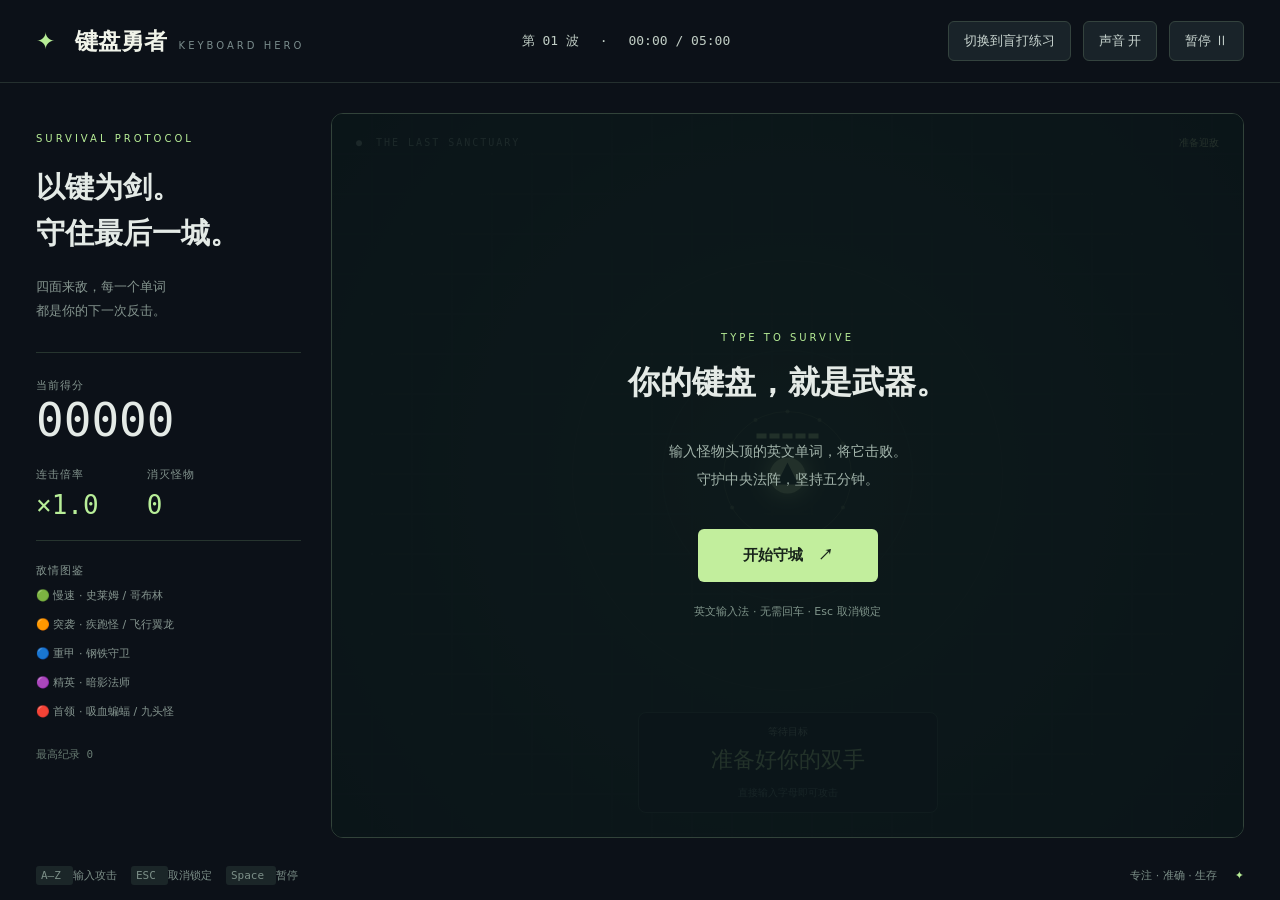
==== keyboard-hero.html @ b15db721 "Initial release: Keyboard Hero with survival and typing practice" ====
<!doctype html><html lang="zh-CN"><meta charset="utf-8"><meta name="viewport" content="width=device-width,initial-scale=1"><title>键盘勇者 · KEYBOARD HERO</title><style>*{box-sizing:border-box}body{margin:0;background:#0c1118;color:#e4eae6;font-family:Inter,"PingFang SC",system-ui,sans-serif}header{height:83px;border-bottom:1px solid #25302f;display:flex;align-items:center;justify-content:space-between;padding:0 36px}.brand{font-size:23px;color:#b7ed96}.brand b{color:#f0f3e9;margin:0 12px}.brand small{font-size:10px;letter-spacing:3px;color:#7a8c8c}#clock{font-family:monospace;color:#c0cdc4}.tools{display:flex;gap:12px}button{cursor:pointer;background:#192329;border:1px solid #34433e;color:#cad6d1;border-radius:6px;padding:10px 15px}button:hover{border-color:#bbe99b;color:white}main{display:grid;grid-template-columns:265px 1fr;gap:30px;margin:30px 36px;height:calc(100vh - 175px);min-height:560px}aside{padding:14px 0}.eyebrow{font-size:10px;letter-spacing:3px;color:#b7ed96}h1{font-size:29px;line-height:1.6;margin:18px 0}aside p{font-size:13px;color:#84948e;line-height:1.9}label{display:block;font-size:11px;color:#83948e;letter-spacing:1px}.stat{border-top:1px solid #27352f;padding-top:25px;margin-top:28px}.stat strong{font-size:46px;font-family:monospace;font-weight:400}.duo{display:flex;gap:48px;margin:20px 0}.duo b{display:block;font:26px monospace;margin-top:8px;color:#b8ee98}section{border-top:1px solid #27352f;padding:22px 0 12px}section p{font-size:11px;margin:8px 0}aside small{color:#667970;font:11px monospace}.arena{position:relative;overflow:hidden;border:1px solid #32433a;border-radius:12px;background:#101d1c;min-width:0}canvas{width:100%;height:100%;display:block}.arena-top{position:absolute;top:22px;left:24px;right:24px;display:flex;justify-content:space-between;font:10px monospace;letter-spacing:2px;color:#91aa99;pointer-events:none}#phase{color:#cee5a3;letter-spacing:0}#overlay{position:absolute;inset:0;display:flex;flex-direction:column;justify-content:center;align-items:center;background:#0b1519de;z-index:3;text-align:center;padding:20px}h2{font-size:32px;margin:18px 0}#message{color:#a2b4ab;line-height:2;font-size:14px}.primary{background:#c2ee9d;color:#18241b;font-size:15px;font-weight:700;padding:17px 45px;margin:22px 0;border:0}.primary:hover{background:#d8ffb8;color:#18241b}.hint{font-size:11px;color:#7f948a}.inputbox{position:absolute;bottom:24px;left:50%;transform:translateX(-50%);min-width:300px;text-align:center;background:#0b151de8;border:1px solid #344e43;border-radius:8px;padding:12px;pointer-events:none}.inputbox span{display:block;font-size:10px;color:#97ac9b}.inputbox strong{display:block;font:22px monospace;color:#c5f49f;margin:6px}.inputbox i{font-size:10px;color:#6e8980;font-style:normal}footer{display:flex;justify-content:space-between;margin:0 36px;color:#7d9089;font-size:11px}kbd{background:#1b2628;padding:3px 5px;border-radius:3px}.dot{color:#b7ed96;margin-left:14px}@media(max-width:850px){main{grid-template-columns:1fr;margin:15px;height:75vh}aside{display:none}header{padding:0 15px}.brand small{display:none}#clock{font-size:10px}.tools{gap:4px}button{padding:8px}footer{margin:10px 15px;font-size:10px}h2{font-size:24px}}

[hidden]{display:none!important}select{background:#15242a;color:#d9e8da;border:1px solid #41564b;padding:9px;border-radius:5px;margin-left:8px}body.practice main{height:43vh;min-height:300px;margin-bottom:12px;grid-template-columns:200px 1fr}body.practice aside{padding:0}body.practice aside h1{font-size:20px;line-height:1.3;margin:12px 0}body.practice aside>p,body.practice aside section,body.practice aside #best{display:none}body.practice .stat{margin-top:14px;padding-top:12px}body.practice .stat strong{font-size:30px}body.practice .duo{margin:12px 0}body.practice .inputbox{display:none}#trainer{margin:0 36px 16px;padding:16px 24px;background:#101c20;border:1px solid #2d453c;border-radius:12px}.trainer-top{display:flex;justify-content:space-between;align-items:center;gap:12px}h3{font-size:19px;margin:6px 0 12px}#practiceStats{font-size:12px;color:#b7ed96}#keyboard{max-width:760px;margin:auto}.keyrow{display:flex;justify-content:center;gap:6px;margin:6px}.keycap{width:62px;height:46px;background:#1a2a2c;border:1px solid #3a5049;border-bottom:3px solid var(--finger);border-radius:6px;text-align:center;padding:4px;color:#d7e1dc;transition:background .12s}.keycap b{font:18px monospace;display:block}.keycap small{font-size:8px;color:#96aaa0}.keycap.home b{text-decoration:underline;text-underline-offset:3px}.keycap.active{background:#c1ec9d;color:#15261c;box-shadow:0 0 18px #b6ea9340;transform:translateY(-2px)}.keycap.active small{color:#244131}#fingers{display:flex;justify-content:center;gap:8px;margin:12px auto 0;flex-wrap:wrap}.finger{font-size:10px;padding:6px 10px;border:1px solid var(--finger);border-radius:20px;color:#8fa299}.finger.active{background:var(--finger);color:#14221d}.posture{text-align:center;font-size:11px;color:#899d92;margin:10px 0 0}@media(max-width:850px){#trainer{margin:0 15px 12px;padding:12px}.trainer-top{flex-wrap:wrap}body.practice main{grid-template-columns:1fr}.keyrow{gap:3px;margin:4px 0}.keycap{width:9%;height:42px}.keycap small{font-size:7px}header .brand{font-size:16px}#mode{font-size:11px}.trainer-top label{font-size:10px}.tools{flex-wrap:wrap}}
</style><body><header><div class="brand">✦ <b>键盘勇者</b><small>KEYBOARD HERO</small></div><div id="clock">第 01 波　 ·　 00:00 / 05:00</div><div class="tools"><button id="mode">切换到盲打练习</button><button id="sound">声音 开</button><button id="pause">暂停 Ⅱ</button></div></header><main><aside><span class="eyebrow">SURVIVAL PROTOCOL</span><h1>以键为剑。<br>守住最后一城。</h1><p>四面来敌，每一个单词<br>都是你的下一次反击。</p><div class="stat"><label>当前得分</label><strong id="score">00000</strong></div><div class="duo"><div><label>连击倍率</label><b id="combo">×1.0</b></div><div><label>消灭怪物</label><b id="kills">0</b></div></div><section><label>敌情图鉴</label><p>🟢 慢速 · 史莱姆 / 哥布林</p><p>🟠 突袭 · 疾跑怪 / 飞行翼龙</p><p>🔵 重甲 · 钢铁守卫</p><p>🟣 精英 · 暗影法师</p><p>🔴 首领 · 吸血蝙蝠 / 九头怪</p></section><small id="best">最高纪录 0</small></aside><div class="arena"><canvas id="game"></canvas><div class="arena-top"><span>●　THE LAST SANCTUARY</span><span id="phase">准备迎敌</span></div><div id="overlay"><span class="eyebrow">TYPE TO SURVIVE</span><h2 id="title">你的键盘，就是武器。</h2><p id="message">输入怪物头顶的英文单词，将它击败。<br>守护中央法阵，坚持五分钟。</p><button class="primary" id="start">开始守城　↗</button><div class="hint">英文输入法 · 无需回车 · Esc 取消锁定</div></div><div class="inputbox"><span id="target">等待目标</span><strong id="typed">准备好你的双手</strong><i id="notice">直接输入字母即可攻击</i></div></div></main><section id="trainer" hidden><div class="trainer-top"><div><span class="eyebrow">TOUCH TYPING LAB</span><h3 id="fingerHint">双手放在基准键上</h3></div><label>练习范围 <select id="range"><option value="asdfjkl">基准行 · A S D F J K L</option><option value="qwertyuiop">上排字母 · Q–P</option><option value="zxcvbnm">下排字母 · Z–M</option><option value="abcdefghijklmnopqrstuvwxyz">全部 26 个字母</option></select></label><div id="practiceStats">准确率 100% · 正确 0</div></div><div id="keyboard" aria-label="标准 QWERTY 键盘与指法提示"></div><div id="fingers"></div><p class="posture">左手 A S D F · 右手 J K L ;　｜　食指寻找 F / J 凸点，按完回到基准位；眼睛看屏幕。</p></section><footer><span><kbd> A–Z </kbd> 输入攻击　 <kbd> ESC </kbd> 取消锁定　 <kbd> Space </kbd> 暂停</span><span>专注 · 准确 · 生存 <span class="dot">✦</span></span></footer><script>'use strict';
const $=id=>document.getElementById(id),canvas=$('game'),ctx=canvas.getContext('2d');
let practice=false,letterBag=[],lastLetter='',nextBossAt=0;
let W=900,H=650,running=false,paused=false,t=0,hp=5,score=0,kills=0,combo=0,maxCombo=0,keys=0,correct=0,enemies=[],particles=[],beams=[],locked=null,input='',spawnTimer=0,last=0,boss1=false,boss2=false,sound=true,audio,best=0,flash=0;
try{best=Number(localStorage.getItem('keySiegeBest'))||0}catch{}$('best').textContent='最高纪录 '+best;
const short='ant bat cat dog egg fox gem hat ice joy key log map net owl pig red sun tea use van web yak zoo blue cold dawn fire glow home iron jade kite leaf moon nest open pine rain star tree unit vine wind yarn zero'.split(' '),long='anchor bridge castle dragon energy forest garden hammer island jungle knight lantern mirror nature orange planet quartz rocket silver temple velvet winter yellow zephyr'.split(' ');
const defs=[['史莱姆','#91da71',13,1],['哥布林','#b9d96b',13,1],['疾跑怪','#f3b768',24,1],['飞行翼龙','#f1a46d',24,1],['钢铁守卫','#88c8e0',10,1],['暗影法师','#c09af5',12,3],['吸血蝙蝠','#f47c96',16,7],['九头怪','#edaa79',7,9]];
function word(big=false){if(practice){if(!letterBag.length)letterBag=$('range').value.split('').sort(()=>Math.random()-.5);let next=letterBag.pop();if(next===lastLetter&&letterBag.length){letterBag.unshift(next);next=letterBag.pop()}lastLetter=next;return next;}let pool=(big?long:short).filter(w=>!enemies.some(e=>e.word[0]===w[0]));return pool.length?pool[Math.floor(Math.random()*pool.length)]:null}
function canSpawn(type){
 if(practice)return type===0&&enemies.length===0;
 if(enemies.length>=9)return false;
 const fast=enemies.filter(e=>e.type===2||e.type===3).length;
 const elite=enemies.filter(e=>e.type===5).length;
 const bosses=enemies.filter(e=>e.type>=6).length;
 if(type>=6)return bosses===0&&fast<=1&&fast+elite<3&&t>=nextBossAt;
 if(type===5)return elite<1&&fast+elite+bosses<3;
 if(type===2||type===3)return fast<(bosses?1:2)&&fast+elite+bosses<3;
 return true;
}
function add(type){if(!canSpawn(type))return false;let w=word(type>=4);if(!w)return false;let angle=Math.random()*Math.PI*2,rad=Math.min(W,H)*.44;let heads=type===7?['anchor','bridge','castle','dragon','energy','forest','garden','hammer','island']:null;enemies.push({heads,type,word:heads?heads[0]:w,x:W/2+Math.cos(angle)*rad,y:H/2+Math.sin(angle)*rad,parts:defs[type][3],angle,seed:Math.random()*6,progress:0});return true;}
function knockBackEnemy(m){
 const dx=m.x-W/2,dy=m.y-H/2,d=Math.hypot(dx,dy);
 const ux=d>0?dx/d:Math.cos(m.angle),uy=d>0?dy/d:Math.sin(m.angle);
 const retreat=50*Math.min(W,H)/650;
 const edgeX=(W/2-50)/Math.max(Math.abs(ux),.001),edgeY=(H/2-110)/Math.max(Math.abs(uy),.001);
 const next=Math.max(d,Math.min(d+retreat,edgeX,edgeY));
 m.x=W/2+ux*next;m.y=H/2+uy*next;m.stagger=.3;
}
function tone(freq=440){if(!sound)return;try{audio??=new(window.AudioContext||window.webkitAudioContext)();audio.resume();let o=audio.createOscillator(),g=audio.createGain();o.connect(g);g.connect(audio.destination);o.frequency.value=freq;g.gain.setValueAtTime(.025,audio.currentTime);g.gain.exponentialRampToValueAtTime(.001,audio.currentTime+.1);o.start();o.stop(audio.currentTime+.1)}catch{}}
function burst(x,y,color){for(let i=0;i<18;i++)particles.push({x,y,vx:(Math.random()-.5)*150,vy:(Math.random()-.5)*150,life:.7,color})}
function reset(){running=true;paused=false;t=0;hp=5;score=kills=combo=maxCombo=keys=correct=0;enemies=[];particles=[];beams=[];locked=null;input='';spawnTimer=2;nextBossAt=0;letterBag=[];boss1=boss2=false;$('range').disabled=true;$('overlay').style.display='none';$('pause').textContent='暂停 Ⅱ';add(0);hud()}
function finish(win){running=false;$('range').disabled=false;if(practice){$('overlay').style.display='flex';$('title').textContent=win?'练习完成，指尖更熟练了。':'休息一下，再练一轮。';$('message').innerHTML=`正确 ${correct} 次 · 准确率 ${keys?Math.round(correct/keys*100):100}%<br>每分钟正确字母 ${Math.round(correct/Math.max(t/60,.1))} · 练习时长 ${Math.floor(t)} 秒`;$('start').textContent='再练两分钟 ↗';return;}best=Math.max(best,score);try{localStorage.setItem('keySiegeBest',best)}catch{}$('best').textContent='最高纪录 '+best;$('overlay').style.display='flex';$('title').textContent=win?'黎明已至，守城成功。':'城门失守，再战一次。';$('message').innerHTML=`得分 ${score}　·　击杀 ${kills}　·　最高连击 ${maxCombo}<br>准确率 ${keys?Math.round(correct/keys*100):100}%　·　WPM ${Math.round(correct/5/Math.max(t/60,.1))}`;$('start').textContent='再次守城　↗'}
function pause(){if(!running)return;paused=!paused;$('pause').textContent=paused?'继续 ▶':'暂停 Ⅱ';$('phase').textContent=paused?'已暂停 · Space 继续':'守城中'}
function hud(){if(practice)updateTrainer();$('score').textContent=String(score).padStart(5,'0');$('kills').textContent=kills;$('combo').textContent='×'+Math.min(3,1+combo*.1).toFixed(1);$('target').textContent=locked?defs[locked.type][0]+' · '+locked.word:'等待目标';$('typed').textContent=input||'输入字母锁定';$('clock').textContent=`第 ${String(Math.min(10,1+Math.floor(t/30))).padStart(2,'0')} 波　 ·　 ${String(Math.floor(t/60)).padStart(2,'0')}:${String(Math.floor(t%60)).padStart(2,'0')} / 05:00`}
window.addEventListener('keydown',e=>{if(e.code==='Space'&&e.target.tagName!=='BUTTON'){e.preventDefault();pause();return}if(e.repeat)return;if(!running||paused||e.ctrlKey||e.metaKey||e.altKey)return;if(e.key==='Escape'){locked=null;input='';hud();return}if(e.isComposing){$('notice').textContent='请切换为英文输入法';return}if(!/^[a-zA-Z]$/.test(e.key))return;e.preventDefault();let k=e.key.toLowerCase();keys++;if(!locked)locked=enemies.filter(m=>m.heads?m.heads.some(w=>w[0]===k):m.word[0]===k).sort((a,b)=>Math.hypot(a.x-W/2,a.y-H/2)-Math.hypot(b.x-W/2,b.y-H/2))[0]||null;if(locked&&locked.heads&&!input)locked.word=locked.heads.find(w=>w[0]===k)||locked.word;if(locked&&locked.word[input.length]===k){correct++;input+=k;tone(400+input.length*80);beams.push({x:locked.x,y:locked.y,life:.16});$('notice').textContent='继续输入 · Esc 切换目标';if(input===locked.word){let m=locked;score+=Math.round(m.word.length*10*Math.min(3,1+combo*.1));combo++;maxCombo=Math.max(maxCombo,combo);burst(m.x,m.y,defs[m.type][1]);m.parts--;if(m.heads)m.heads=m.heads.filter(w=>w!==m.word);if(m.parts<=0){enemies=enemies.filter(x=>x!==m);kills++;if(m.type>=6)nextBossAt=t+8}else{if(m.type>=5){knockBackEnemy(m);$('notice').textContent='击退成功 · 继续输入下一个单词'}m.word=m.heads?m.heads[0]:(word(true)||m.word)}locked=null;input=''}}else{combo=0;flash=.16;tone(120);$('notice').textContent='字母不匹配 · 继续当前进度'}hud()});
$('start').onclick=reset;$('pause').onclick=pause;$('sound').onclick=()=>{sound=!sound;$('sound').textContent='声音 '+(sound?'开':'关')};document.addEventListener('visibilitychange',()=>{if(document.hidden&&running&&!paused)pause()});
function circle(x,y,r,color){ctx.fillStyle=color;ctx.beginPath();ctx.arc(x,y,r,0,Math.PI*2);ctx.fill()}
function monster(e){let d=defs[e.type],x=e.x,y=e.y+Math.sin(t*4+e.seed)*3,s=e.type>=6?25:16;ctx.save();ctx.translate(x,y);ctx.shadowBlur=16;ctx.shadowColor=d[1];ctx.fillStyle=d[1];if([3,6].includes(e.type)){let flap=Math.sin(t*9+e.seed)*10;ctx.beginPath();ctx.moveTo(-s*2,-12+flap);ctx.lineTo(-s/2,12);ctx.lineTo(0,-8);ctx.lineTo(s/2,12);ctx.lineTo(s*2,-12+flap);ctx.lineTo(s/2,0);ctx.lineTo(0,-16);ctx.lineTo(-s/2,0);ctx.fill()}else if(e.type===7){for(let j=0;j<e.parts;j++){let a=j/9*Math.PI*2;ctx.strokeStyle=d[1];ctx.lineWidth=6;ctx.beginPath();ctx.moveTo(0,0);ctx.lineTo(Math.cos(a)*35,Math.sin(a)*27);ctx.stroke();circle(Math.cos(a)*35,Math.sin(a)*27,7,d[1])}circle(0,0,19,d[1])}else if(e.type===4){ctx.fillRect(-17,-17,34,34);ctx.strokeStyle='#e0faff';ctx.strokeRect(-10,-10,20,20)}else if(e.type===5){ctx.beginPath();ctx.moveTo(0,-24);ctx.lineTo(20,18);ctx.lineTo(-20,18);ctx.fill()}else{circle(0,0,s,d[1]);if(e.type===1){ctx.beginPath();ctx.moveTo(-12,-5);ctx.lineTo(-27,-17);ctx.lineTo(-17,8);ctx.moveTo(12,-5);ctx.lineTo(27,-17);ctx.lineTo(17,8);ctx.fill()}}ctx.shadowBlur=0;circle(-5,-2,2,'#112522');circle(5,-2,2,'#112522');ctx.restore();if(e===locked){ctx.strokeStyle='#d3ffae';ctx.lineWidth=2;ctx.beginPath();ctx.arc(x,y,s+11,0,Math.PI*2);ctx.stroke()}if(e.heads){ctx.font='bold 12px monospace';ctx.textAlign='center';e.heads.forEach((w,i)=>{let tx=x+(i%3-1)*77,ty=y-92+Math.floor(i/3)*19;ctx.fillStyle='#091218';ctx.fillRect(tx-37,ty-13,74,17);ctx.fillStyle=e===locked&&w===e.word?'#b6f387':'#f0c59e';ctx.fillText(w,tx,ty)});}let text=e.heads?'九头怪':practice?e.word.toUpperCase():e.word,ty=y-s-19;ctx.font='bold 15px monospace';let tw=ctx.measureText(text).width;ctx.fillStyle='#091218ed';ctx.fillRect(x-tw/2-9,ty-16,tw+18,24);ctx.textAlign='left';ctx.fillStyle='#e6f0e5';ctx.fillText(text,x-tw/2,ty);if(e===locked){ctx.fillStyle='#b6f387';ctx.fillText(input,x-tw/2,ty)}if(e.type>=5){ctx.textAlign='center';ctx.font='10px monospace';ctx.fillStyle=d[1];ctx.fillText(e.type===7?e.parts+' / 9 头':e.parts+' 段',x,y+s+23)}}
function draw(){ctx.clearRect(0,0,W,H);let g=ctx.createRadialGradient(W/2,H/2,20,W/2,H/2,W*.6);g.addColorStop(0,'#20382d');g.addColorStop(1,'#0b171b');ctx.fillStyle=g;ctx.fillRect(0,0,W,H);ctx.strokeStyle='#91c28d0b';ctx.lineWidth=1;for(let x=0;x<W;x+=40){ctx.beginPath();ctx.moveTo(x,0);ctx.lineTo(x,H);ctx.stroke()}for(let y=0;y<H;y+=40){ctx.beginPath();ctx.moveTo(0,y);ctx.lineTo(W,y);ctx.stroke()}[64,125,215].forEach((r,i)=>{ctx.strokeStyle=i===0?'#c4e69c38':'#bce29810';ctx.beginPath();ctx.arc(W/2,H/2,r,0,Math.PI*2);ctx.stroke()});for(let i=0;i<12;i++){let a=i/12*Math.PI*2;circle(W/2+Math.cos(a)*64,H/2+Math.sin(a)*64,2,'#badc9560')}enemies.forEach(monster);ctx.shadowBlur=25;ctx.shadowColor='#bbec95';circle(W/2,H/2,18,'#c2e8a0');ctx.shadowBlur=0;ctx.fillStyle='#234537';ctx.beginPath();ctx.moveTo(W/2,H/2-13);ctx.lineTo(W/2+11,H/2+9);ctx.lineTo(W/2-11,H/2+9);ctx.fill();for(let i=0;i<5;i++){ctx.fillStyle=i<hp?(hp===1?'#f47c96':'#bdea98'):'#30483f';ctx.fillRect(W/2-31+i*13,H/2-42,10,5)}for(let b of beams){ctx.strokeStyle='#d3ffb5';ctx.lineWidth=2;ctx.globalAlpha=b.life/.16;ctx.beginPath();ctx.moveTo(W/2,H/2);ctx.lineTo(b.x,b.y);ctx.stroke()}ctx.globalAlpha=1;for(let p of particles){ctx.globalAlpha=Math.max(0,p.life/.7);circle(p.x,p.y,2,p.color)}ctx.globalAlpha=1;if(flash>0){ctx.fillStyle='#ff39551c';ctx.fillRect(0,0,W,H)}}
function frame(ms){let dt=Math.min(.04,(ms-last)/1000||0);last=ms;if(running&&!paused){t+=dt;spawnTimer-=dt;flash-=dt;if(practice&&spawnTimer<=0&&enemies.length===0){add(0);spawnTimer=1;}if(!practice&&t>=150&&!boss1){boss1=add(6)}if(!practice&&t>=240&&boss1&&!boss2){boss2=add(7)}if(!practice&&t<270&&spawnTimer<=0){let options=t<30?[0,1]:t<90?[0,0,1,1,2,3]:t<150?[0,0,1,1,2,3,4]:[0,0,0,1,1,1,2,3,4,5];options=options.filter(canSpawn);if(options.length)add(options[Math.floor(Math.random()*options.length)]);spawnTimer=enemies.some(e=>e.type>=6)?4.5:Math.max(2.8,4-t/150)}for(let e of [...enemies]){let dx=W/2-e.x,dy=H/2-e.y,dist=Math.hypot(dx,dy),speed=(practice?8:defs[e.type][2])*Math.min(W,H)/650; if((e.stagger||0)>0){e.stagger=Math.max(0,e.stagger-dt)}else if(dist>0){e.x+=dx/dist*speed*dt;e.y+=dy/dist*speed*dt;}if(dist<30){hp--;combo=0;flash=.4;tone(80);if(e.type>=6){e.parts=Math.min(defs[e.type][3],e.parts+(e.type===6?1:0));e.x=W/2+Math.cos(e.angle)*Math.min(W,H)*.4;e.y=H/2+Math.sin(e.angle)*Math.min(W,H)*.4}else enemies=enemies.filter(m=>m!==e);if(locked===e){locked=null;input=''}if(hp<=0){finish(false);break}}}particles.forEach(p=>{p.life-=dt;p.x+=p.vx*dt;p.y+=p.vy*dt});particles=particles.filter(p=>p.life>0);beams.forEach(b=>b.life-=dt);beams=beams.filter(b=>b.life>0);$('phase').textContent=enemies.some(e=>e.type>=6)?'⚠ 首领来袭':t>=270?'最后防线':'守城中';if(practice&&running&&t>=120)finish(true);if(!practice&&running&&t>=300){$('phase').textContent='最后清场 · 击败剩余敌人';if(boss1&&boss2&&enemies.length===0)finish(true);}hud();if(practice){$('clock').textContent='盲打练习 · '+String(Math.floor(t/60)).padStart(2,'0')+':'+String(Math.floor(t%60)).padStart(2,'0')+' / 02:00';$('phase').textContent='单字母 · 慢速练习'}}draw();requestAnimationFrame(frame)}
new ResizeObserver(()=>{let r=canvas.getBoundingClientRect(),oldW=W,oldH=H;W=r.width;H=r.height;enemies.forEach(e=>{e.x=e.x/oldW*W;e.y=e.y/oldH*H});let d=window.devicePixelRatio||1;canvas.width=W*d;canvas.height=H*d;ctx.setTransform(d,0,0,d,0,0)}).observe(canvas);requestAnimationFrame(frame);

const fingerGroups=[['左手小指','qaz','#e6a2a9'],['左手无名指','wsx','#e1ba82'],['左手中指','edc','#d9d88d'],['左手食指','rfvtgb','#95d3ac'],['右手食指','yuhnjm','#8ecfdb'],['右手中指','ik,','#a6b8ec'],['右手无名指','ol.','#c3a7e4'],['右手小指','p;/','#e0a7cf']];
function fingerFor(k){return fingerGroups.find(g=>g[1].includes(k))}
$('keyboard').innerHTML=['qwertyuiop','asdfghjkl;','zxcvbnm,./'].map(row=>'<div class="keyrow">'+[...row].map(k=>{let f=fingerFor(k);return '<div id="key-'+k+'" class="keycap '+('fj'.includes(k)?'home':'')+'" style="--finger:'+f[2]+'"><b>'+k.toUpperCase()+'</b><small>'+f[0]+'</small></div>'}).join('')+'</div>').join('');
$('fingers').innerHTML=fingerGroups.map((f,i)=>'<span class="finger" id="finger-'+i+'" style="--finger:'+f[2]+'">'+f[0]+'</span>').join('');
function updateTrainer(){let k=running?enemies[0]?.word:null;for(const row of ['qwertyuiop','asdfghjkl;','zxcvbnm,./'])for(const c of row)$('key-'+c).classList.toggle('active',c===k);fingerGroups.forEach((f,i)=>$('finger-'+i).classList.toggle('active',!!k&&f[1].includes(k)));$('fingerHint').textContent=k?'按 '+k.toUpperCase()+' · 用'+fingerFor(k)[0]:'双手回到基准位，准备下一个字母';$('practiceStats').textContent='准确率 '+(keys?Math.round(correct/keys*100):100)+'% · 正确 '+correct;}
$('mode').onclick=()=>{practice=!practice;running=false;paused=false;enemies=[];locked=null;input='';t=0;hp=5;score=kills=combo=keys=correct=0;particles=[];beams=[];$('range').disabled=false;document.body.classList.toggle('practice',practice);$('trainer').hidden=!practice;$('mode').textContent=practice?'切换到标准闯关':'切换到盲打练习';$('overlay').style.display='flex';$('title').textContent=practice?'眼睛看屏幕，让手指记住。':'你的键盘，就是武器。';$('message').innerHTML=practice?'每次只有一只慢速史莱姆，按对一个字母即可消灭。<br>跟随下方指法提示，完成两分钟练习。':'输入怪物头顶的英文单词，将它击败。<br>守护中央法阵，坚持五分钟。';$('start').textContent=practice?'开始盲打练习 ↗':'开始守城 ↗';$('pause').textContent='暂停 Ⅱ';$('phase').textContent='准备练习';hud();if(practice)$('clock').textContent='盲打练习 · 02:00';};
</script></body></html>
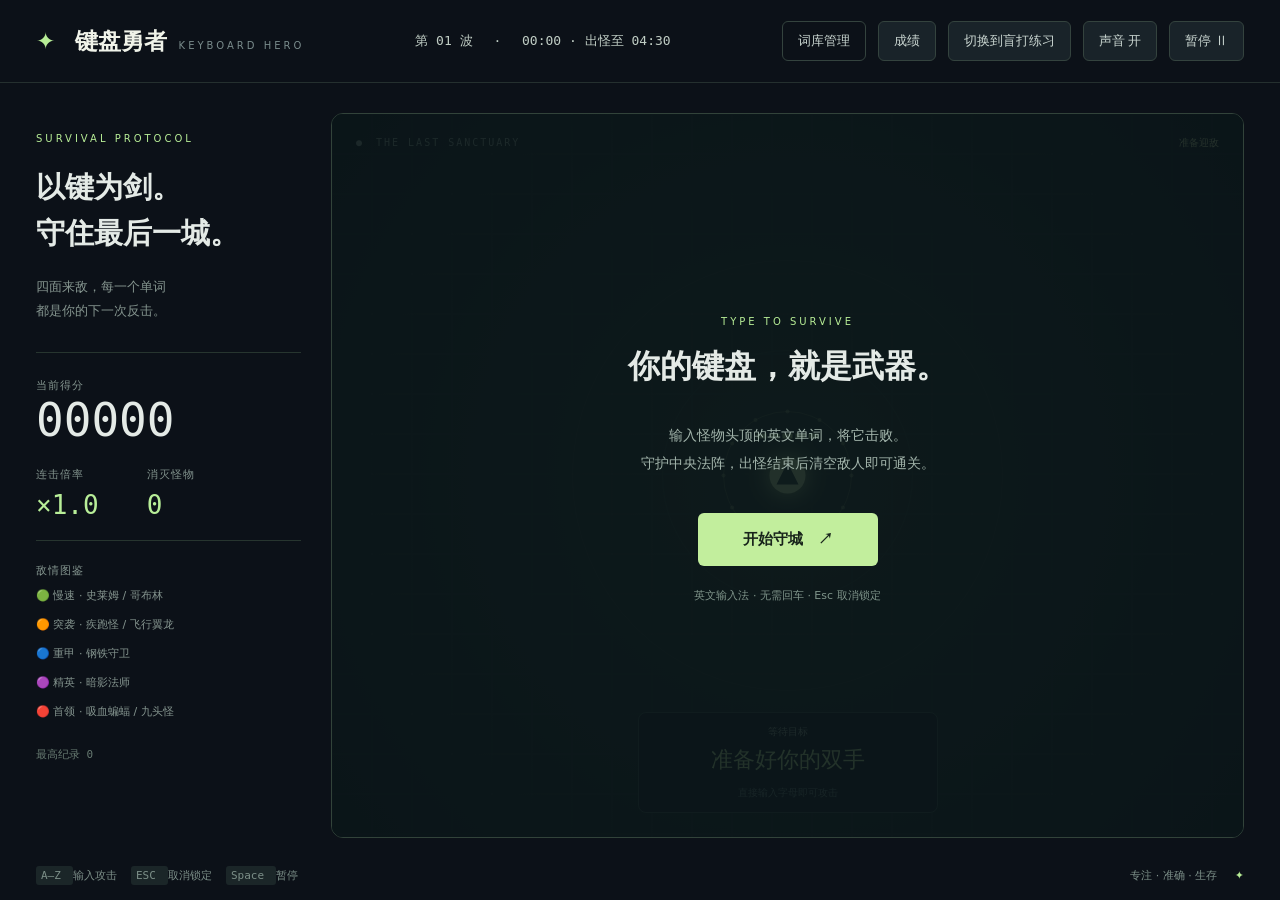
==== commit e5a9553f: "Add local records, textbook vocabulary and difficulty-based spelling gameplay" ====
--- a/keyboard-hero.html
+++ b/keyboard-hero.html
@@ -1,14 +1,45 @@
 <!doctype html><html lang="zh-CN"><meta charset="utf-8"><meta name="viewport" content="width=device-width,initial-scale=1"><title>键盘勇者 · KEYBOARD HERO</title><style>*{box-sizing:border-box}body{margin:0;background:#0c1118;color:#e4eae6;font-family:Inter,"PingFang SC",system-ui,sans-serif}header{height:83px;border-bottom:1px solid #25302f;display:flex;align-items:center;justify-content:space-between;padding:0 36px}.brand{font-size:23px;color:#b7ed96}.brand b{color:#f0f3e9;margin:0 12px}.brand small{font-size:10px;letter-spacing:3px;color:#7a8c8c}#clock{font-family:monospace;color:#c0cdc4}.tools{display:flex;gap:12px}button{cursor:pointer;background:#192329;border:1px solid #34433e;color:#cad6d1;border-radius:6px;padding:10px 15px}button:hover{border-color:#bbe99b;color:white}main{display:grid;grid-template-columns:265px 1fr;gap:30px;margin:30px 36px;height:calc(100vh - 175px);min-height:560px}aside{padding:14px 0}.eyebrow{font-size:10px;letter-spacing:3px;color:#b7ed96}h1{font-size:29px;line-height:1.6;margin:18px 0}aside p{font-size:13px;color:#84948e;line-height:1.9}label{display:block;font-size:11px;color:#83948e;letter-spacing:1px}.stat{border-top:1px solid #27352f;padding-top:25px;margin-top:28px}.stat strong{font-size:46px;font-family:monospace;font-weight:400}.duo{display:flex;gap:48px;margin:20px 0}.duo b{display:block;font:26px monospace;margin-top:8px;color:#b8ee98}section{border-top:1px solid #27352f;padding:22px 0 12px}section p{font-size:11px;margin:8px 0}aside small{color:#667970;font:11px monospace}.arena{position:relative;overflow:hidden;border:1px solid #32433a;border-radius:12px;background:#101d1c;min-width:0}canvas{width:100%;height:100%;display:block}.arena-top{position:absolute;top:22px;left:24px;right:24px;display:flex;justify-content:space-between;font:10px monospace;letter-spacing:2px;color:#91aa99;pointer-events:none}#phase{color:#cee5a3;letter-spacing:0}#overlay{position:absolute;inset:0;display:flex;flex-direction:column;justify-content:center;align-items:center;background:#0b1519de;z-index:3;text-align:center;padding:20px}h2{font-size:32px;margin:18px 0}#message{color:#a2b4ab;line-height:2;font-size:14px}.primary{background:#c2ee9d;color:#18241b;font-size:15px;font-weight:700;padding:17px 45px;margin:22px 0;border:0}.primary:hover{background:#d8ffb8;color:#18241b}.hint{font-size:11px;color:#7f948a}.inputbox{position:absolute;bottom:24px;left:50%;transform:translateX(-50%);min-width:300px;text-align:center;background:#0b151de8;border:1px solid #344e43;border-radius:8px;padding:12px;pointer-events:none}.inputbox span{display:block;font-size:10px;color:#97ac9b}.inputbox strong{display:block;font:22px monospace;color:#c5f49f;margin:6px}.inputbox i{font-size:10px;color:#6e8980;font-style:normal}footer{display:flex;justify-content:space-between;margin:0 36px;color:#7d9089;font-size:11px}kbd{background:#1b2628;padding:3px 5px;border-radius:3px}.dot{color:#b7ed96;margin-left:14px}@media(max-width:850px){main{grid-template-columns:1fr;margin:15px;height:75vh}aside{display:none}header{padding:0 15px}.brand small{display:none}#clock{font-size:10px}.tools{gap:4px}button{padding:8px}footer{margin:10px 15px;font-size:10px}h2{font-size:24px}}
 
 [hidden]{display:none!important}select{background:#15242a;color:#d9e8da;border:1px solid #41564b;padding:9px;border-radius:5px;margin-left:8px}body.practice main{height:43vh;min-height:300px;margin-bottom:12px;grid-template-columns:200px 1fr}body.practice aside{padding:0}body.practice aside h1{font-size:20px;line-height:1.3;margin:12px 0}body.practice aside>p,body.practice aside section,body.practice aside #best{display:none}body.practice .stat{margin-top:14px;padding-top:12px}body.practice .stat strong{font-size:30px}body.practice .duo{margin:12px 0}body.practice .inputbox{display:none}#trainer{margin:0 36px 16px;padding:16px 24px;background:#101c20;border:1px solid #2d453c;border-radius:12px}.trainer-top{display:flex;justify-content:space-between;align-items:center;gap:12px}h3{font-size:19px;margin:6px 0 12px}#practiceStats{font-size:12px;color:#b7ed96}#keyboard{max-width:760px;margin:auto}.keyrow{display:flex;justify-content:center;gap:6px;margin:6px}.keycap{width:62px;height:46px;background:#1a2a2c;border:1px solid #3a5049;border-bottom:3px solid var(--finger);border-radius:6px;text-align:center;padding:4px;color:#d7e1dc;transition:background .12s}.keycap b{font:18px monospace;display:block}.keycap small{font-size:8px;color:#96aaa0}.keycap.home b{text-decoration:underline;text-underline-offset:3px}.keycap.active{background:#c1ec9d;color:#15261c;box-shadow:0 0 18px #b6ea9340;transform:translateY(-2px)}.keycap.active small{color:#244131}#fingers{display:flex;justify-content:center;gap:8px;margin:12px auto 0;flex-wrap:wrap}.finger{font-size:10px;padding:6px 10px;border:1px solid var(--finger);border-radius:20px;color:#8fa299}.finger.active{background:var(--finger);color:#14221d}.posture{text-align:center;font-size:11px;color:#899d92;margin:10px 0 0}@media(max-width:850px){#trainer{margin:0 15px 12px;padding:12px}.trainer-top{flex-wrap:wrap}body.practice main{grid-template-columns:1fr}.keyrow{gap:3px;margin:4px 0}.keycap{width:9%;height:42px}.keycap small{font-size:7px}header .brand{font-size:16px}#mode{font-size:11px}.trainer-top label{font-size:10px}.tools{flex-wrap:wrap}}
-</style><body><header><div class="brand">✦ <b>键盘勇者</b><small>KEYBOARD HERO</small></div><div id="clock">第 01 波　 ·　 00:00 / 05:00</div><div class="tools"><button id="mode">切换到盲打练习</button><button id="sound">声音 开</button><button id="pause">暂停 Ⅱ</button></div></header><main><aside><span class="eyebrow">SURVIVAL PROTOCOL</span><h1>以键为剑。<br>守住最后一城。</h1><p>四面来敌，每一个单词<br>都是你的下一次反击。</p><div class="stat"><label>当前得分</label><strong id="score">00000</strong></div><div class="duo"><div><label>连击倍率</label><b id="combo">×1.0</b></div><div><label>消灭怪物</label><b id="kills">0</b></div></div><section><label>敌情图鉴</label><p>🟢 慢速 · 史莱姆 / 哥布林</p><p>🟠 突袭 · 疾跑怪 / 飞行翼龙</p><p>🔵 重甲 · 钢铁守卫</p><p>🟣 精英 · 暗影法师</p><p>🔴 首领 · 吸血蝙蝠 / 九头怪</p></section><small id="best">最高纪录 0</small></aside><div class="arena"><canvas id="game"></canvas><div class="arena-top"><span>●　THE LAST SANCTUARY</span><span id="phase">准备迎敌</span></div><div id="overlay"><span class="eyebrow">TYPE TO SURVIVE</span><h2 id="title">你的键盘，就是武器。</h2><p id="message">输入怪物头顶的英文单词，将它击败。<br>守护中央法阵，坚持五分钟。</p><button class="primary" id="start">开始守城　↗</button><div class="hint">英文输入法 · 无需回车 · Esc 取消锁定</div></div><div class="inputbox"><span id="target">等待目标</span><strong id="typed">准备好你的双手</strong><i id="notice">直接输入字母即可攻击</i></div></div></main><section id="trainer" hidden><div class="trainer-top"><div><span class="eyebrow">TOUCH TYPING LAB</span><h3 id="fingerHint">双手放在基准键上</h3></div><label>练习范围 <select id="range"><option value="asdfjkl">基准行 · A S D F J K L</option><option value="qwertyuiop">上排字母 · Q–P</option><option value="zxcvbnm">下排字母 · Z–M</option><option value="abcdefghijklmnopqrstuvwxyz">全部 26 个字母</option></select></label><div id="practiceStats">准确率 100% · 正确 0</div></div><div id="keyboard" aria-label="标准 QWERTY 键盘与指法提示"></div><div id="fingers"></div><p class="posture">左手 A S D F · 右手 J K L ;　｜　食指寻找 F / J 凸点，按完回到基准位；眼睛看屏幕。</p></section><footer><span><kbd> A–Z </kbd> 输入攻击　 <kbd> ESC </kbd> 取消锁定　 <kbd> Space </kbd> 暂停</span><span>专注 · 准确 · 生存 <span class="dot">✦</span></span></footer><script>'use strict';
+
+.button-link{display:inline-block;text-decoration:none;color:#cad6d1;border:1px solid #34433e;border-radius:6px;padding:10px 15px;font-size:13px}dialog{color:#e4eae6;background:#101d20;border:1px solid #526a57;border-radius:12px;width:min(900px,94vw);max-height:90vh;padding:26px;overflow:auto}dialog::backdrop{background:#050c12dd}dialog h2{font-size:24px}dialog p{color:#9fb2a7;line-height:1.6;font-size:13px}dialog select,dialog input{margin:6px 0 12px;width:100%}input,textarea{font:14px system-ui;background:#15242a;color:#e4eae6;border:1px solid #41564b;padding:10px;border-radius:5px}input:focus,textarea:focus,select:focus{outline:2px solid #b7ed96}.form-grid{display:grid;grid-template-columns:1fr 1fr;gap:0 18px}.actions{display:flex;align-items:center;justify-content:flex-end;gap:12px}.actions .primary{margin:10px 0}.error{color:#ffb0ae!important;white-space:pre-wrap}.list-option{display:flex;align-items:center;gap:10px;border-bottom:1px solid #2d453c;padding:9px 0;color:#cedbd1}.list-option input{width:auto;margin:0}.table-scroll{overflow:auto}table{border-collapse:collapse;width:100%;font-size:12px;margin:12px 0 20px}th,td{text-align:left;padding:10px 8px;border-bottom:1px solid #2d453c;white-space:nowrap}th{color:#b7ed96}#listChoices{max-height:180px;overflow:auto}.record-card{padding:12px;border:1px solid #2d453c;margin:8px 0;border-radius:6px;font-size:13px}.record-card small{color:#92a69b}.library-main{display:block;height:auto;max-width:1100px;margin:30px auto;padding:0 20px}.library-main section{margin-bottom:20px}.library-main textarea{width:100%;min-height:220px;resize:vertical}.library-main input,.library-main select{width:100%;margin:6px 0 15px}.library-main h1{font-size:26px}.library-main .list-option input{width:auto;margin:0}.library-main p{line-height:1.7;color:#9fb2a7}.library-main .actions{justify-content:flex-start;flex-wrap:wrap}#importPreview{max-height:260px;overflow:auto}#game{touch-action:manipulation}@media(max-width:1100px){header{height:auto;min-height:83px;gap:12px;flex-wrap:wrap;padding:16px}.tools{flex-wrap:wrap}}@media(max-width:600px){.form-grid{grid-template-columns:1fr}dialog{padding:18px}.brand small{display:none}.library-main{padding:0 15px}}
+.inputbox{max-width:calc(100% - 32px);min-width:min(300px,calc(100% - 32px));overflow-wrap:anywhere}#gameSaveStatus{max-width:90%;overflow-wrap:anywhere}#rankingScope{max-width:100%}dialog h3{margin-top:24px}button:disabled{cursor:default;opacity:.5}
+.monster-hint-row{display:grid;grid-template-columns:110px minmax(160px,1fr) 170px;align-items:center;gap:12px;padding:10px 0;border-bottom:1px solid #2d453c;font-size:13px}.monster-hint-row select{margin:0}.monster-hint-row small{font:12px monospace;color:#a8bba9}#history small{display:block;white-space:normal;min-width:220px;max-width:420px;line-height:1.6}#hintSummary{color:#b7ed96}@media(max-width:600px){.monster-hint-row{grid-template-columns:90px 1fr}.monster-hint-row small{grid-column:2}}
+</style><body><header><div class="brand">✦ <b>键盘勇者</b><small>KEYBOARD HERO</small></div><div id="clock">第 01 波　 ·　 00:00 · 出怪至 04:30</div><div class="tools"><a class="button-link" id="libraryLink" href="library.html" target="_blank">词库管理</a><button id="records">成绩</button><button id="mode">切换到盲打练习</button><button id="sound">声音 开</button><button id="pause">暂停 Ⅱ</button></div></header><main><aside><span class="eyebrow">SURVIVAL PROTOCOL</span><h1>以键为剑。<br>守住最后一城。</h1><p>四面来敌，每一个单词<br>都是你的下一次反击。</p><div class="stat"><label>当前得分</label><strong id="score">00000</strong></div><div class="duo"><div><label>连击倍率</label><b id="combo">×1.0</b></div><div><label>消灭怪物</label><b id="kills">0</b></div></div><section><label>敌情图鉴</label><p>🟢 慢速 · 史莱姆 / 哥布林</p><p>🟠 突袭 · 疾跑怪 / 飞行翼龙</p><p>🔵 重甲 · 钢铁守卫</p><p>🟣 精英 · 暗影法师</p><p>🔴 首领 · 吸血蝙蝠 / 九头怪</p></section><small id="best">最高纪录 0</small></aside><div class="arena"><canvas id="game"></canvas><div class="arena-top"><span>●　THE LAST SANCTUARY</span><span id="phase">准备迎敌</span></div><div id="overlay"><span class="eyebrow">TYPE TO SURVIVE</span><h2 id="title">你的键盘，就是武器。</h2><p id="message">输入怪物头顶的英文单词，将它击败。<br>守护中央法阵，出怪结束后清空敌人即可通关。</p><button class="primary" id="start">开始守城　↗</button><div class="hint">英文输入法 · 无需回车 · Esc 取消锁定</div><p id="gameSaveStatus" role="status"></p></div><div class="inputbox"><span id="target">等待目标</span><strong id="typed">准备好你的双手</strong><i id="notice">直接输入字母即可攻击</i></div></div></main><section id="trainer" hidden><div class="trainer-top"><div><span class="eyebrow">TOUCH TYPING LAB</span><h3 id="fingerHint">双手放在基准键上</h3></div><label>练习范围 <select id="range"><option value="asdfjkl">基准行 · A S D F J K L</option><option value="qwertyuiop">上排字母 · Q–P</option><option value="zxcvbnm">下排字母 · Z–M</option><option value="abcdefghijklmnopqrstuvwxyz">全部 26 个字母</option></select></label><div id="practiceStats">准确率 100% · 正确 0</div></div><div id="keyboard" aria-label="标准 QWERTY 键盘与指法提示"></div><div id="fingers"></div><p class="posture">左手 A S D F · 右手 J K L ;　｜　食指寻找 F / J 凸点，按完回到基准位；眼睛看屏幕。</p></section><footer><span><kbd> A–Z </kbd> 输入攻击　 <kbd> ESC </kbd> 取消锁定　 <kbd> Space </kbd> 暂停</span><span>专注 · 准确 · 生存 <span class="dot">✦</span></span></footer><dialog id="setupDialog"><form id="setupForm"><h2>准备出发</h2><p id="connection">正在连接本地数据库…</p><div class="form-grid"><label>已有玩家<select id="playerSelect"><option value="">新玩家</option></select></label><label>玩家昵称<input id="nickname" maxlength="40" placeholder="输入昵称" required></label><label id="difficultyLabel">游戏难度<select id="difficulty"><option value="easy">简单 · 8% 拼写挑战</option><option value="medium">中等 · 20% 拼写挑战</option><option value="hard">困难 · 40% 拼写挑战</option></select></label><label>词汇来源<select id="source"><option value="builtin">内置词库</option><option value="custom">教材 / 自定义词库</option></select></label></div><div id="listPicker" hidden><label>筛选教材<select id="bookFilter"><option value="">全部教材</option></select></label><div id="listChoices"></div><p id="selectionCount"></p></div><p id="hintSummary"></p><p id="setupHelp">始终输入完整单词；可点击怪物或九头怪词卡选定目标。</p><p class="error" id="setupError" role="alert"></p><div class="actions"><button type="button" id="cancelSetup">返回</button><button class="primary" id="confirmStart">开始游戏</button></div></form></dialog>
+<dialog id="statsDialog"><h2>本地成绩</h2><label>玩家<select id="statsPlayer"></select></label><p id="saveStatus" role="status"></p><button id="retrySave" hidden>重试保存成绩</button><h3>个人纪录 · 按词库和提示方式分组</h3><div id="personalRecords"></div><h3>同条件排行榜</h3><select id="rankingScope"></select><div id="ranking"></div><h3>最近 20 次对局</h3><div class="table-scroll" id="history"></div><button id="closeStats">关闭</button></dialog>
+<script>'use strict';
 const $=id=>document.getElementById(id),canvas=$('game'),ctx=canvas.getContext('2d');
 let practice=false,letterBag=[],lastLetter='',nextBossAt=0;
+const SPAWN_END=270;
+const defaultHintConfig={0:'full',1:'full',2:'first',3:'first',4:'edges',5:'hidden',6:'edges',7:'hidden'};
+const difficultyPresets={easy:{full:92,edges:6,hidden:2},medium:{full:80,edges:15,hidden:5},hard:{full:60,edges:30,hidden:10}};
+const difficultyNames={easy:'简单',medium:'中等',hard:'困难'};
+let activeVocabulary=null,activeHintConfig={difficulty:'easy',weights:{...difficultyPresets.easy}},activeSource='builtin',previousWord='';
+const builtinVocabulary=[{"text":"ant","meaning":"蚂蚁"},{"text":"bat","meaning":"蝙蝠"},{"text":"cat","meaning":"猫"},{"text":"dog","meaning":"狗"},{"text":"egg","meaning":"鸡蛋"},{"text":"fox","meaning":"狐狸"},{"text":"gem","meaning":"宝石"},{"text":"hat","meaning":"帽子"},{"text":"ice","meaning":"冰"},{"text":"joy","meaning":"欢乐"},{"text":"key","meaning":"钥匙"},{"text":"log","meaning":"木头"},{"text":"map","meaning":"地图"},{"text":"net","meaning":"网"},{"text":"owl","meaning":"猫头鹰"},{"text":"pig","meaning":"猪"},{"text":"red","meaning":"红色"},{"text":"sun","meaning":"太阳"},{"text":"tea","meaning":"茶"},{"text":"use","meaning":"使用"},{"text":"van","meaning":"货车"},{"text":"web","meaning":"网络"},{"text":"yak","meaning":"牦牛"},{"text":"zoo","meaning":"动物园"},{"text":"blue","meaning":"蓝色"},{"text":"cold","meaning":"寒冷"},{"text":"dawn","meaning":"黎明"},{"text":"fire","meaning":"火"},{"text":"glow","meaning":"光芒"},{"text":"home","meaning":"家"},{"text":"iron","meaning":"铁"},{"text":"jade","meaning":"玉"},{"text":"kite","meaning":"风筝"},{"text":"leaf","meaning":"叶子"},{"text":"moon","meaning":"月亮"},{"text":"nest","meaning":"鸟巢"},{"text":"open","meaning":"打开"},{"text":"pine","meaning":"松树"},{"text":"rain","meaning":"雨"},{"text":"star","meaning":"星星"},{"text":"tree","meaning":"树"},{"text":"unit","meaning":"单元"},{"text":"vine","meaning":"藤蔓"},{"text":"wind","meaning":"风"},{"text":"yarn","meaning":"纱线"},{"text":"zero","meaning":"零"},{"text":"anchor","meaning":"锚"},{"text":"bridge","meaning":"桥"},{"text":"castle","meaning":"城堡"},{"text":"dragon","meaning":"龙"},{"text":"energy","meaning":"能量"},{"text":"forest","meaning":"森林"},{"text":"garden","meaning":"花园"},{"text":"hammer","meaning":"锤子"},{"text":"island","meaning":"岛屿"},{"text":"jungle","meaning":"丛林"},{"text":"knight","meaning":"骑士"},{"text":"lantern","meaning":"灯笼"},{"text":"mirror","meaning":"镜子"},{"text":"nature","meaning":"自然"},{"text":"orange","meaning":"橙子"},{"text":"planet","meaning":"行星"},{"text":"quartz","meaning":"石英"},{"text":"rocket","meaning":"火箭"},{"text":"silver","meaning":"银"},{"text":"temple","meaning":"寺庙"},{"text":"velvet","meaning":"天鹅绒"},{"text":"winter","meaning":"冬天"},{"text":"yellow","meaning":"黄色"},{"text":"zephyr","meaning":"微风"}];
 let W=900,H=650,running=false,paused=false,t=0,hp=5,score=0,kills=0,combo=0,maxCombo=0,keys=0,correct=0,enemies=[],particles=[],beams=[],locked=null,input='',spawnTimer=0,last=0,boss1=false,boss2=false,sound=true,audio,best=0,flash=0;
 try{best=Number(localStorage.getItem('keySiegeBest'))||0}catch{}$('best').textContent='最高纪录 '+best;
 const short='ant bat cat dog egg fox gem hat ice joy key log map net owl pig red sun tea use van web yak zoo blue cold dawn fire glow home iron jade kite leaf moon nest open pine rain star tree unit vine wind yarn zero'.split(' '),long='anchor bridge castle dragon energy forest garden hammer island jungle knight lantern mirror nature orange planet quartz rocket silver temple velvet winter yellow zephyr'.split(' ');
 const defs=[['史莱姆','#91da71',13,1],['哥布林','#b9d96b',13,1],['疾跑怪','#f3b768',24,1],['飞行翼龙','#f1a46d',24,1],['钢铁守卫','#88c8e0',10,1],['暗影法师','#c09af5',12,3],['吸血蝙蝠','#f47c96',16,7],['九头怪','#edaa79',7,9]];
-function word(big=false){if(practice){if(!letterBag.length)letterBag=$('range').value.split('').sort(()=>Math.random()-.5);let next=letterBag.pop();if(next===lastLetter&&letterBag.length){letterBag.unshift(next);next=letterBag.pop()}lastLetter=next;return next;}let pool=(big?long:short).filter(w=>!enemies.some(e=>e.word[0]===w[0]));return pool.length?pool[Math.floor(Math.random()*pool.length)]:null}
+function word(big=false){
+ if(practice){if(!letterBag.length)letterBag=$('range').value.split('').sort(()=>Math.random()-.5);let next=letterBag.pop();if(next===lastLetter&&letterBag.length){letterBag.unshift(next);next=letterBag.pop()}lastLetter=next;return next;}
+ let pool=activeSource==='custom'&&activeVocabulary?activeVocabulary.map(w=>w.text):(big?long:short);
+ if(activeSource==='custom'){const preferred=pool.filter(w=>big?answerFor(w).length>=6:answerFor(w).length<=5);if(preferred.length)pool=preferred;}
+ const free=pool.filter(w=>!enemies.some(e=>e.word[0]===w[0]));if(free.length)pool=free;
+ const fresh=pool.filter(w=>w!==previousWord);if(fresh.length)pool=fresh;
+ previousWord=pool[Math.floor(Math.random()*pool.length)];return previousWord;
+}
+function meaningFor(text){return (activeVocabulary||builtinVocabulary).find(w=>w.text===text)?.meaning||''}
+function randomHint(){if(practice)return 'full';const weights=activeHintConfig.weights;if(!weights)return null;let roll=Math.random()*100;for(const [hint,weight] of Object.entries(weights)){roll-=weight;if(roll<0)return hint;}return 'full';}
+function assignWord(enemy,text){enemy.word=text;enemy.meaning=practice?'':meaningFor(text);enemy.hint=randomHint()}
+function selectTarget(enemy,head=null){if(head&&!visibleHeads(enemy).includes(head))return;locked=enemy;input='';if(head){assignWord(enemy,head.text);enemy.headId=head.id;enemy.hint=head.hint;}hud();}
+function hintFor(enemy,head=null){return practice?'full':(head?head.hint:enemy.hint)||activeHintConfig[enemy.type]||'full'}
+function answerFor(text){return text.replace(/[^a-z]/gi,'').toLowerCase()}
+function typedPrefix(text,count){let letters=0,end=0;for(const char of text){if(/[a-z]/i.test(char)){if(letters===count)break;letters++;}end++;}return text.slice(0,end);}
+function hintText(text,progress='',mode='full'){
+ if(practice)return text.toUpperCase();
+ const total=answerFor(text).length;let index=0;
+ return [...text].map(char=>{if(!/[a-z]/i.test(char))return char;const i=index++;return i<progress.length||mode==='full'||(mode==='first'&&i===0)||(mode==='edges'&&(i===0||i===total-1))?char:'_';}).join(mode==='full'?'':' ');
+}
 function canSpawn(type){
  if(practice)return type===0&&enemies.length===0;
  if(enemies.length>=9)return false;
@@ -20,7 +51,13 @@
  if(type===2||type===3)return fast<(bosses?1:2)&&fast+elite+bosses<3;
  return true;
 }
-function add(type){if(!canSpawn(type))return false;let w=word(type>=4);if(!w)return false;let angle=Math.random()*Math.PI*2,rad=Math.min(W,H)*.44;let heads=type===7?['anchor','bridge','castle','dragon','energy','forest','garden','hammer','island']:null;enemies.push({heads,type,word:heads?heads[0]:w,x:W/2+Math.cos(angle)*rad,y:H/2+Math.sin(angle)*rad,parts:defs[type][3],angle,seed:Math.random()*6,progress:0});return true;}
+function add(type){
+ if(!canSpawn(type))return false;const w=word(type>=4);if(!w)return false;
+ const angle=Math.random()*Math.PI*2,rad=Math.min(W,H)*.44;
+ const heads=type===7?Array.from({length:9},(_,id)=>{const text=word(true);return {id,text,meaning:meaningFor(text),hint:randomHint()}}):null;
+ const enemy={heads,type,x:W/2+Math.cos(angle)*rad,y:H/2+Math.sin(angle)*rad,parts:defs[type][3],angle,seed:Math.random()*6,progress:0};
+ assignWord(enemy,heads?heads[0].text:w);if(heads){enemy.headId=heads[0].id;enemy.hint=heads[0].hint;}enemies.push(enemy);return true;
+}
 function knockBackEnemy(m){
  const dx=m.x-W/2,dy=m.y-H/2,d=Math.hypot(dx,dy);
  const ux=d>0?dx/d:Math.cos(m.angle),uy=d>0?dy/d:Math.sin(m.angle);
@@ -31,22 +68,94 @@
 }
 function tone(freq=440){if(!sound)return;try{audio??=new(window.AudioContext||window.webkitAudioContext)();audio.resume();let o=audio.createOscillator(),g=audio.createGain();o.connect(g);g.connect(audio.destination);o.frequency.value=freq;g.gain.setValueAtTime(.025,audio.currentTime);g.gain.exponentialRampToValueAtTime(.001,audio.currentTime+.1);o.start();o.stop(audio.currentTime+.1)}catch{}}
 function burst(x,y,color){for(let i=0;i<18;i++)particles.push({x,y,vx:(Math.random()-.5)*150,vy:(Math.random()-.5)*150,life:.7,color})}
-function reset(){running=true;paused=false;t=0;hp=5;score=kills=combo=maxCombo=keys=correct=0;enemies=[];particles=[];beams=[];locked=null;input='';spawnTimer=2;nextBossAt=0;letterBag=[];boss1=boss2=false;$('range').disabled=true;$('overlay').style.display='none';$('pause').textContent='暂停 Ⅱ';add(0);hud()}
-function finish(win){running=false;$('range').disabled=false;if(practice){$('overlay').style.display='flex';$('title').textContent=win?'练习完成，指尖更熟练了。':'休息一下，再练一轮。';$('message').innerHTML=`正确 ${correct} 次 · 准确率 ${keys?Math.round(correct/keys*100):100}%<br>每分钟正确字母 ${Math.round(correct/Math.max(t/60,.1))} · 练习时长 ${Math.floor(t)} 秒`;$('start').textContent='再练两分钟 ↗';return;}best=Math.max(best,score);try{localStorage.setItem('keySiegeBest',best)}catch{}$('best').textContent='最高纪录 '+best;$('overlay').style.display='flex';$('title').textContent=win?'黎明已至，守城成功。':'城门失守，再战一次。';$('message').innerHTML=`得分 ${score}　·　击杀 ${kills}　·　最高连击 ${maxCombo}<br>准确率 ${keys?Math.round(correct/keys*100):100}%　·　WPM ${Math.round(correct/5/Math.max(t/60,.1))}`;$('start').textContent='再次守城　↗'}
+function reset(){previousWord='';lastLetter='';running=true;paused=false;t=0;hp=5;score=kills=combo=maxCombo=keys=correct=0;enemies=[];particles=[];beams=[];locked=null;input='';spawnTimer=2;nextBossAt=0;letterBag=[];boss1=boss2=false;$('range').disabled=true;$('overlay').style.display='none';$('pause').textContent='暂停 Ⅱ';add(0);hud()}
+function finish(win){persistResult(win);running=false;$('range').disabled=false;if(practice){$('overlay').style.display='flex';$('title').textContent=win?'练习完成，指尖更熟练了。':'休息一下，再练一轮。';$('message').innerHTML=`正确 ${correct} 次 · 准确率 ${keys?Math.round(correct/keys*100):0}%<br>每分钟正确字母 ${Math.round(correct/Math.max(t/60,.1))} · 练习时长 ${Math.floor(t)} 秒`;$('start').textContent='再练两分钟 ↗';return;}if(!activePlayer){best=Math.max(best,score);try{localStorage.setItem('keySiegeBest',best)}catch{}}$('best').textContent=activePlayer?'玩家 '+activePlayer.nickname+' · 成绩见右上角':'离线最高纪录 '+best;$('overlay').style.display='flex';$('title').textContent=win?'黎明已至，守城成功。':'城门失守，再战一次。';$('message').innerHTML=`得分 ${score}　·　击杀 ${kills}　·　最高连击 ${maxCombo}<br>准确率 ${keys?Math.round(correct/keys*100):0}%　·　WPM ${Math.round(correct/5/Math.max(t/60,.1))}`;$('start').textContent='再次守城　↗'}
 function pause(){if(!running)return;paused=!paused;$('pause').textContent=paused?'继续 ▶':'暂停 Ⅱ';$('phase').textContent=paused?'已暂停 · Space 继续':'守城中'}
-function hud(){if(practice)updateTrainer();$('score').textContent=String(score).padStart(5,'0');$('kills').textContent=kills;$('combo').textContent='×'+Math.min(3,1+combo*.1).toFixed(1);$('target').textContent=locked?defs[locked.type][0]+' · '+locked.word:'等待目标';$('typed').textContent=input||'输入字母锁定';$('clock').textContent=`第 ${String(Math.min(10,1+Math.floor(t/30))).padStart(2,'0')} 波　 ·　 ${String(Math.floor(t/60)).padStart(2,'0')}:${String(Math.floor(t%60)).padStart(2,'0')} / 05:00`}
-window.addEventListener('keydown',e=>{if(e.code==='Space'&&e.target.tagName!=='BUTTON'){e.preventDefault();pause();return}if(e.repeat)return;if(!running||paused||e.ctrlKey||e.metaKey||e.altKey)return;if(e.key==='Escape'){locked=null;input='';hud();return}if(e.isComposing){$('notice').textContent='请切换为英文输入法';return}if(!/^[a-zA-Z]$/.test(e.key))return;e.preventDefault();let k=e.key.toLowerCase();keys++;if(!locked)locked=enemies.filter(m=>m.heads?m.heads.some(w=>w[0]===k):m.word[0]===k).sort((a,b)=>Math.hypot(a.x-W/2,a.y-H/2)-Math.hypot(b.x-W/2,b.y-H/2))[0]||null;if(locked&&locked.heads&&!input)locked.word=locked.heads.find(w=>w[0]===k)||locked.word;if(locked&&locked.word[input.length]===k){correct++;input+=k;tone(400+input.length*80);beams.push({x:locked.x,y:locked.y,life:.16});$('notice').textContent='继续输入 · Esc 切换目标';if(input===locked.word){let m=locked;score+=Math.round(m.word.length*10*Math.min(3,1+combo*.1));combo++;maxCombo=Math.max(maxCombo,combo);burst(m.x,m.y,defs[m.type][1]);m.parts--;if(m.heads)m.heads=m.heads.filter(w=>w!==m.word);if(m.parts<=0){enemies=enemies.filter(x=>x!==m);kills++;if(m.type>=6)nextBossAt=t+8}else{if(m.type>=5){knockBackEnemy(m);$('notice').textContent='击退成功 · 继续输入下一个单词'}m.word=m.heads?m.heads[0]:(word(true)||m.word)}locked=null;input=''}}else{combo=0;flash=.16;tone(120);$('notice').textContent='字母不匹配 · 继续当前进度'}hud()});
-$('start').onclick=reset;$('pause').onclick=pause;$('sound').onclick=()=>{sound=!sound;$('sound').textContent='声音 '+(sound?'开':'关')};document.addEventListener('visibilitychange',()=>{if(document.hidden&&running&&!paused)pause()});
+function hud(){if(practice)updateTrainer();$('score').textContent=String(score).padStart(5,'0');$('kills').textContent=kills;$('combo').textContent='×'+Math.min(3,1+combo*.1).toFixed(1);$('target').textContent=locked?defs[locked.type][0]+' · '+(practice?locked.word.toUpperCase():(locked.meaning?locked.meaning+' · ':'')+hintText(locked.word,input,hintFor(locked))):'等待目标';$('typed').textContent=input||'输入字母锁定';$('clock').textContent=`第 ${String(Math.min(10,1+Math.floor(t/30))).padStart(2,'0')} 波　 ·　 ${String(Math.floor(t/60)).padStart(2,'0')}:${String(Math.floor(t%60)).padStart(2,'0')} · ${t>=SPAWN_END?'清场':'出怪至 04:30'}`}
+window.addEventListener('keydown',e=>{if(e.target.closest?.('input,select,textarea,dialog')||document.querySelector('dialog[open]'))return;if(e.code==='Space'&&e.target.tagName!=='BUTTON'){e.preventDefault();pause();return}if(e.repeat)return;if(!running||paused||e.ctrlKey||e.metaKey||e.altKey)return;if(e.key==='Escape'){locked=null;input='';hud();return}if(e.isComposing){$('notice').textContent='请切换为英文输入法';return}if(!/^[a-zA-Z]$/.test(e.key))return;e.preventDefault();let k=e.key.toLowerCase();keys++;let autoLocked=false;if(!locked){autoLocked=true;locked=enemies.filter(m=>m.heads?visibleHeads(m).some(h=>h.text[0]===k):m.word[0]===k).sort((a,b)=>Math.hypot(a.x-W/2,a.y-H/2)-Math.hypot(b.x-W/2,b.y-H/2))[0]||null;}if(locked&&locked.heads&&autoLocked){const head=visibleHeads(locked).find(h=>h.text[0]===k);assignWord(locked,head.text);locked.headId=head.id;locked.hint=head.hint;}if(locked&&answerFor(locked.word)[input.length]===k){correct++;input+=k;tone(400+input.length*80);beams.push({x:locked.x,y:locked.y,life:.16});$('notice').textContent='继续输入 · Esc 切换目标';if(input===answerFor(locked.word)){let m=locked;score+=Math.round(answerFor(m.word).length*10*Math.min(3,1+combo*.1));combo++;maxCombo=Math.max(maxCombo,combo);burst(m.x,m.y,defs[m.type][1]);m.parts--;if(m.heads)m.heads=m.heads.filter(h=>h.id!==m.headId);if(m.parts<=0){enemies=enemies.filter(x=>x!==m);kills++;if(m.type>=6)nextBossAt=t+8}else{if(m.type>=5){knockBackEnemy(m);$('notice').textContent='击退成功 · 继续输入下一个单词'}assignWord(m,m.heads?m.heads[0].text:(word(true)||m.word));if(m.heads){m.headId=m.heads[0].id;m.hint=m.heads[0].hint;}}locked=null;input=''}}else{combo=0;flash=.16;tone(120);$('notice').textContent='字母不匹配 · 继续当前进度'}hud()});
+$('pause').onclick=pause;$('sound').onclick=()=>{sound=!sound;$('sound').textContent='声音 '+(sound?'开':'关')};document.addEventListener('visibilitychange',()=>{if(document.hidden&&running&&!paused)pause()});
 function circle(x,y,r,color){ctx.fillStyle=color;ctx.beginPath();ctx.arc(x,y,r,0,Math.PI*2);ctx.fill()}
-function monster(e){let d=defs[e.type],x=e.x,y=e.y+Math.sin(t*4+e.seed)*3,s=e.type>=6?25:16;ctx.save();ctx.translate(x,y);ctx.shadowBlur=16;ctx.shadowColor=d[1];ctx.fillStyle=d[1];if([3,6].includes(e.type)){let flap=Math.sin(t*9+e.seed)*10;ctx.beginPath();ctx.moveTo(-s*2,-12+flap);ctx.lineTo(-s/2,12);ctx.lineTo(0,-8);ctx.lineTo(s/2,12);ctx.lineTo(s*2,-12+flap);ctx.lineTo(s/2,0);ctx.lineTo(0,-16);ctx.lineTo(-s/2,0);ctx.fill()}else if(e.type===7){for(let j=0;j<e.parts;j++){let a=j/9*Math.PI*2;ctx.strokeStyle=d[1];ctx.lineWidth=6;ctx.beginPath();ctx.moveTo(0,0);ctx.lineTo(Math.cos(a)*35,Math.sin(a)*27);ctx.stroke();circle(Math.cos(a)*35,Math.sin(a)*27,7,d[1])}circle(0,0,19,d[1])}else if(e.type===4){ctx.fillRect(-17,-17,34,34);ctx.strokeStyle='#e0faff';ctx.strokeRect(-10,-10,20,20)}else if(e.type===5){ctx.beginPath();ctx.moveTo(0,-24);ctx.lineTo(20,18);ctx.lineTo(-20,18);ctx.fill()}else{circle(0,0,s,d[1]);if(e.type===1){ctx.beginPath();ctx.moveTo(-12,-5);ctx.lineTo(-27,-17);ctx.lineTo(-17,8);ctx.moveTo(12,-5);ctx.lineTo(27,-17);ctx.lineTo(17,8);ctx.fill()}}ctx.shadowBlur=0;circle(-5,-2,2,'#112522');circle(5,-2,2,'#112522');ctx.restore();if(e===locked){ctx.strokeStyle='#d3ffae';ctx.lineWidth=2;ctx.beginPath();ctx.arc(x,y,s+11,0,Math.PI*2);ctx.stroke()}if(e.heads){ctx.font='bold 12px monospace';ctx.textAlign='center';e.heads.forEach((w,i)=>{let tx=x+(i%3-1)*77,ty=y-92+Math.floor(i/3)*19;ctx.fillStyle='#091218';ctx.fillRect(tx-37,ty-13,74,17);ctx.fillStyle=e===locked&&w===e.word?'#b6f387':'#f0c59e';ctx.fillText(w,tx,ty)});}let text=e.heads?'九头怪':practice?e.word.toUpperCase():e.word,ty=y-s-19;ctx.font='bold 15px monospace';let tw=ctx.measureText(text).width;ctx.fillStyle='#091218ed';ctx.fillRect(x-tw/2-9,ty-16,tw+18,24);ctx.textAlign='left';ctx.fillStyle='#e6f0e5';ctx.fillText(text,x-tw/2,ty);if(e===locked){ctx.fillStyle='#b6f387';ctx.fillText(input,x-tw/2,ty)}if(e.type>=5){ctx.textAlign='center';ctx.font='10px monospace';ctx.fillStyle=d[1];ctx.fillText(e.type===7?e.parts+' / 9 头':e.parts+' 段',x,y+s+23)}}
+// Keep each original trio together; removing a head never pulls in a later group.
+function visibleHeads(e){
+ if(!e.heads?.length)return [];
+ const group=Math.floor(e.heads[0].id/3);
+ return e.heads.filter(head=>Math.floor(head.id/3)===group);
+}
+function headCards(e){
+ const width=Math.min(146,(W-24)/3),height=49,total=width*3;
+ const left=Math.max(12,Math.min(W-total-12,e.x-total/2));
+ const bodyY=e.y+Math.sin(t*4+e.seed)*3;
+ // Prefer above the body; near the top edge place the cards below it.
+ const top=bodyY-105>=44?bodyY-105:bodyY+51;
+ return visibleHeads(e).map(head=>({head,x:left+(head.id%3)*width,y:top,w:width,h:height}));
+}
+function paintWord(x,y,text,meaning,progress,maxWidth,selected,mode){
+ const label=hintText(text,progress,mode),hasMeaning=!practice&&!!meaning;
+ ctx.font='bold 15px monospace';const width=Math.min(maxWidth,Math.max(ctx.measureText(label).width+20,hasMeaning?ctx.measureText(meaning).width+20:0,50));
+ const height=hasMeaning?43:27;ctx.fillStyle=selected?'#294934':'#091218ed';ctx.fillRect(x-width/2,y-height/2,width,height);
+ if(selected){ctx.strokeStyle='#c4f29c';ctx.lineWidth=1;ctx.strokeRect(x-width/2,y-height/2,width,height);}
+ ctx.textAlign='center';if(hasMeaning){ctx.font='12px system-ui';ctx.fillStyle='#f0c59e';ctx.fillText(meaning,x,y-5,width-10);}
+ const baseline=y+(hasMeaning?13:5);ctx.font='bold 15px monospace';ctx.fillStyle='#e6f0e5';ctx.fillText(label,x,baseline,width-10);
+ if(progress){const total=ctx.measureText(label).width,scale=Math.min(1,(width-10)/total);ctx.save();ctx.translate(x-total*scale/2,baseline);ctx.scale(scale,1);ctx.textAlign='left';ctx.fillStyle='#b6f387';ctx.fillText(mode==='full'||practice?typedPrefix(text,progress.length):[...typedPrefix(text,progress.length)].join(' '),0,0);ctx.restore();}
+}
+canvas.addEventListener('pointerdown',event=>{
+ if(!running||paused||practice)return;const rect=canvas.getBoundingClientRect(),x=(event.clientX-rect.left)*W/rect.width,y=(event.clientY-rect.top)*H/rect.height;
+ for(const enemy of [...enemies].reverse()){if(enemy.heads){const card=headCards(enemy).find(c=>x>=c.x&&x<=c.x+c.w&&y>=c.y&&y<=c.y+c.h);if(card){selectTarget(enemy,card.head);return;}}}
+ const enemy=enemies.filter(e=>Math.hypot(e.x-x,e.y-y)<(e.type>=6?40:30)||(!e.heads&&Math.abs(e.x-x)<Math.min(W-20,330)/2&&Math.abs(Math.max(30,e.y-(e.type>=6?25:16)-30)-y)<23)).sort((a,b)=>Math.hypot(a.x-x,a.y-y)-Math.hypot(b.x-x,b.y-y))[0];
+ if(enemy)selectTarget(enemy,enemy.heads?enemy.heads[0]:null);
+});
+function monster(e){let d=defs[e.type],x=e.x,y=e.y+Math.sin(t*4+e.seed)*3,s=e.type>=6?25:16;ctx.save();ctx.translate(x,y);ctx.shadowBlur=16;ctx.shadowColor=d[1];ctx.fillStyle=d[1];if([3,6].includes(e.type)){let flap=Math.sin(t*9+e.seed)*10;ctx.beginPath();ctx.moveTo(-s*2,-12+flap);ctx.lineTo(-s/2,12);ctx.lineTo(0,-8);ctx.lineTo(s/2,12);ctx.lineTo(s*2,-12+flap);ctx.lineTo(s/2,0);ctx.lineTo(0,-16);ctx.lineTo(-s/2,0);ctx.fill()}else if(e.type===7){for(let j=0;j<e.parts;j++){let a=j/9*Math.PI*2;ctx.strokeStyle=d[1];ctx.lineWidth=6;ctx.beginPath();ctx.moveTo(0,0);ctx.lineTo(Math.cos(a)*35,Math.sin(a)*27);ctx.stroke();circle(Math.cos(a)*35,Math.sin(a)*27,7,d[1])}circle(0,0,19,d[1])}else if(e.type===4){ctx.fillRect(-17,-17,34,34);ctx.strokeStyle='#e0faff';ctx.strokeRect(-10,-10,20,20)}else if(e.type===5){ctx.beginPath();ctx.moveTo(0,-24);ctx.lineTo(20,18);ctx.lineTo(-20,18);ctx.fill()}else{circle(0,0,s,d[1]);if(e.type===1){ctx.beginPath();ctx.moveTo(-12,-5);ctx.lineTo(-27,-17);ctx.lineTo(-17,8);ctx.moveTo(12,-5);ctx.lineTo(27,-17);ctx.lineTo(17,8);ctx.fill()}}ctx.shadowBlur=0;circle(-5,-2,2,'#112522');circle(5,-2,2,'#112522');ctx.restore();if(e===locked){ctx.strokeStyle='#d3ffae';ctx.lineWidth=2;ctx.beginPath();ctx.arc(x,y,s+11,0,Math.PI*2);ctx.stroke()}if(e.heads){for(const card of headCards(e)){paintWord(card.x+card.w/2,card.y+card.h/2,card.head.text,card.head.meaning,e===locked&&e.headId===card.head.id?input:'',card.w-6,e===locked&&e.headId===card.head.id,hintFor(e,card.head));}}
+ else{paintWord(x,Math.max(30,y-s-30),e.word,e.meaning,e===locked?input:'',Math.min(W-20,330),e===locked,hintFor(e));}
+ if(e.type>=5){ctx.textAlign='center';ctx.font='10px monospace';ctx.fillStyle=d[1];ctx.fillText(e.type===7?e.parts+' / 9 头':e.parts+' 段',x,y+s+23)}}
 function draw(){ctx.clearRect(0,0,W,H);let g=ctx.createRadialGradient(W/2,H/2,20,W/2,H/2,W*.6);g.addColorStop(0,'#20382d');g.addColorStop(1,'#0b171b');ctx.fillStyle=g;ctx.fillRect(0,0,W,H);ctx.strokeStyle='#91c28d0b';ctx.lineWidth=1;for(let x=0;x<W;x+=40){ctx.beginPath();ctx.moveTo(x,0);ctx.lineTo(x,H);ctx.stroke()}for(let y=0;y<H;y+=40){ctx.beginPath();ctx.moveTo(0,y);ctx.lineTo(W,y);ctx.stroke()}[64,125,215].forEach((r,i)=>{ctx.strokeStyle=i===0?'#c4e69c38':'#bce29810';ctx.beginPath();ctx.arc(W/2,H/2,r,0,Math.PI*2);ctx.stroke()});for(let i=0;i<12;i++){let a=i/12*Math.PI*2;circle(W/2+Math.cos(a)*64,H/2+Math.sin(a)*64,2,'#badc9560')}enemies.forEach(monster);ctx.shadowBlur=25;ctx.shadowColor='#bbec95';circle(W/2,H/2,18,'#c2e8a0');ctx.shadowBlur=0;ctx.fillStyle='#234537';ctx.beginPath();ctx.moveTo(W/2,H/2-13);ctx.lineTo(W/2+11,H/2+9);ctx.lineTo(W/2-11,H/2+9);ctx.fill();for(let i=0;i<5;i++){ctx.fillStyle=i<hp?(hp===1?'#f47c96':'#bdea98'):'#30483f';ctx.fillRect(W/2-31+i*13,H/2-42,10,5)}for(let b of beams){ctx.strokeStyle='#d3ffb5';ctx.lineWidth=2;ctx.globalAlpha=b.life/.16;ctx.beginPath();ctx.moveTo(W/2,H/2);ctx.lineTo(b.x,b.y);ctx.stroke()}ctx.globalAlpha=1;for(let p of particles){ctx.globalAlpha=Math.max(0,p.life/.7);circle(p.x,p.y,2,p.color)}ctx.globalAlpha=1;if(flash>0){ctx.fillStyle='#ff39551c';ctx.fillRect(0,0,W,H)}}
-function frame(ms){let dt=Math.min(.04,(ms-last)/1000||0);last=ms;if(running&&!paused){t+=dt;spawnTimer-=dt;flash-=dt;if(practice&&spawnTimer<=0&&enemies.length===0){add(0);spawnTimer=1;}if(!practice&&t>=150&&!boss1){boss1=add(6)}if(!practice&&t>=240&&boss1&&!boss2){boss2=add(7)}if(!practice&&t<270&&spawnTimer<=0){let options=t<30?[0,1]:t<90?[0,0,1,1,2,3]:t<150?[0,0,1,1,2,3,4]:[0,0,0,1,1,1,2,3,4,5];options=options.filter(canSpawn);if(options.length)add(options[Math.floor(Math.random()*options.length)]);spawnTimer=enemies.some(e=>e.type>=6)?4.5:Math.max(2.8,4-t/150)}for(let e of [...enemies]){let dx=W/2-e.x,dy=H/2-e.y,dist=Math.hypot(dx,dy),speed=(practice?8:defs[e.type][2])*Math.min(W,H)/650; if((e.stagger||0)>0){e.stagger=Math.max(0,e.stagger-dt)}else if(dist>0){e.x+=dx/dist*speed*dt;e.y+=dy/dist*speed*dt;}if(dist<30){hp--;combo=0;flash=.4;tone(80);if(e.type>=6){e.parts=Math.min(defs[e.type][3],e.parts+(e.type===6?1:0));e.x=W/2+Math.cos(e.angle)*Math.min(W,H)*.4;e.y=H/2+Math.sin(e.angle)*Math.min(W,H)*.4}else enemies=enemies.filter(m=>m!==e);if(locked===e){locked=null;input=''}if(hp<=0){finish(false);break}}}particles.forEach(p=>{p.life-=dt;p.x+=p.vx*dt;p.y+=p.vy*dt});particles=particles.filter(p=>p.life>0);beams.forEach(b=>b.life-=dt);beams=beams.filter(b=>b.life>0);$('phase').textContent=enemies.some(e=>e.type>=6)?'⚠ 首领来袭':t>=270?'最后防线':'守城中';if(practice&&running&&t>=120)finish(true);if(!practice&&running&&t>=300){$('phase').textContent='最后清场 · 击败剩余敌人';if(boss1&&boss2&&enemies.length===0)finish(true);}hud();if(practice){$('clock').textContent='盲打练习 · '+String(Math.floor(t/60)).padStart(2,'0')+':'+String(Math.floor(t%60)).padStart(2,'0')+' / 02:00';$('phase').textContent='单字母 · 慢速练习'}}draw();requestAnimationFrame(frame)}
+function checkVictory(){if(!practice&&running&&t>=SPAWN_END&&boss1&&boss2&&enemies.length===0){finish(true);return true;}return false;}
+function frame(ms){let dt=Math.min(.04,(ms-last)/1000||0);last=ms;if(running&&!paused){t+=dt;spawnTimer-=dt;flash-=dt;if(practice&&spawnTimer<=0&&enemies.length===0){add(0);spawnTimer=1;}if(!practice&&t>=150&&!boss1){boss1=add(6)}if(!practice&&t>=240&&boss1&&!boss2){boss2=add(7)}if(!practice&&t<SPAWN_END&&spawnTimer<=0){let options=t<30?[0,1]:t<90?[0,0,1,1,2,3]:t<150?[0,0,1,1,2,3,4]:[0,0,0,1,1,1,2,3,4,5];options=options.filter(canSpawn);if(options.length)add(options[Math.floor(Math.random()*options.length)]);spawnTimer=enemies.some(e=>e.type>=6)?4.5:Math.max(2.8,4-t/150)}for(let e of [...enemies]){let dx=W/2-e.x,dy=H/2-e.y,dist=Math.hypot(dx,dy),speed=(practice?8:defs[e.type][2])*Math.min(W,H)/650; if((e.stagger||0)>0){e.stagger=Math.max(0,e.stagger-dt)}else if(dist>0){e.x+=dx/dist*speed*dt;e.y+=dy/dist*speed*dt;}if(dist<30){hp--;combo=0;flash=.4;tone(80);if(e.type>=6){e.parts=Math.min(defs[e.type][3],e.parts+(e.type===6?1:0));e.x=W/2+Math.cos(e.angle)*Math.min(W,H)*.4;e.y=H/2+Math.sin(e.angle)*Math.min(W,H)*.4}else enemies=enemies.filter(m=>m!==e);if(locked===e){locked=null;input=''}if(hp<=0){finish(false);break}}}particles.forEach(p=>{p.life-=dt;p.x+=p.vx*dt;p.y+=p.vy*dt});particles=particles.filter(p=>p.life>0);beams.forEach(b=>b.life-=dt);beams=beams.filter(b=>b.life>0);$('phase').textContent=enemies.some(e=>e.type>=6)?'⚠ 首领来袭':t>=SPAWN_END?'最后清场 · 击败剩余敌人':'守城中';if(practice&&running&&t>=120)finish(true);checkVictory();hud();if(practice){$('clock').textContent='盲打练习 · '+String(Math.floor(t/60)).padStart(2,'0')+':'+String(Math.floor(t%60)).padStart(2,'0')+' / 02:00';$('phase').textContent='单字母 · 慢速练习'}}draw();requestAnimationFrame(frame)}
 new ResizeObserver(()=>{let r=canvas.getBoundingClientRect(),oldW=W,oldH=H;W=r.width;H=r.height;enemies.forEach(e=>{e.x=e.x/oldW*W;e.y=e.y/oldH*H});let d=window.devicePixelRatio||1;canvas.width=W*d;canvas.height=H*d;ctx.setTransform(d,0,0,d,0,0)}).observe(canvas);requestAnimationFrame(frame);
 
 const fingerGroups=[['左手小指','qaz','#e6a2a9'],['左手无名指','wsx','#e1ba82'],['左手中指','edc','#d9d88d'],['左手食指','rfvtgb','#95d3ac'],['右手食指','yuhnjm','#8ecfdb'],['右手中指','ik,','#a6b8ec'],['右手无名指','ol.','#c3a7e4'],['右手小指','p;/','#e0a7cf']];
 function fingerFor(k){return fingerGroups.find(g=>g[1].includes(k))}
 $('keyboard').innerHTML=['qwertyuiop','asdfghjkl;','zxcvbnm,./'].map(row=>'<div class="keyrow">'+[...row].map(k=>{let f=fingerFor(k);return '<div id="key-'+k+'" class="keycap '+('fj'.includes(k)?'home':'')+'" style="--finger:'+f[2]+'"><b>'+k.toUpperCase()+'</b><small>'+f[0]+'</small></div>'}).join('')+'</div>').join('');
 $('fingers').innerHTML=fingerGroups.map((f,i)=>'<span class="finger" id="finger-'+i+'" style="--finger:'+f[2]+'">'+f[0]+'</span>').join('');
-function updateTrainer(){let k=running?enemies[0]?.word:null;for(const row of ['qwertyuiop','asdfghjkl;','zxcvbnm,./'])for(const c of row)$('key-'+c).classList.toggle('active',c===k);fingerGroups.forEach((f,i)=>$('finger-'+i).classList.toggle('active',!!k&&f[1].includes(k)));$('fingerHint').textContent=k?'按 '+k.toUpperCase()+' · 用'+fingerFor(k)[0]:'双手回到基准位，准备下一个字母';$('practiceStats').textContent='准确率 '+(keys?Math.round(correct/keys*100):100)+'% · 正确 '+correct;}
-$('mode').onclick=()=>{practice=!practice;running=false;paused=false;enemies=[];locked=null;input='';t=0;hp=5;score=kills=combo=keys=correct=0;particles=[];beams=[];$('range').disabled=false;document.body.classList.toggle('practice',practice);$('trainer').hidden=!practice;$('mode').textContent=practice?'切换到标准闯关':'切换到盲打练习';$('overlay').style.display='flex';$('title').textContent=practice?'眼睛看屏幕，让手指记住。':'你的键盘，就是武器。';$('message').innerHTML=practice?'每次只有一只慢速史莱姆，按对一个字母即可消灭。<br>跟随下方指法提示，完成两分钟练习。':'输入怪物头顶的英文单词，将它击败。<br>守护中央法阵，坚持五分钟。';$('start').textContent=practice?'开始盲打练习 ↗':'开始守城 ↗';$('pause').textContent='暂停 Ⅱ';$('phase').textContent='准备练习';hud();if(practice)$('clock').textContent='盲打练习 · 02:00';};
+function updateTrainer(){let k=running?enemies[0]?.word:null;for(const row of ['qwertyuiop','asdfghjkl;','zxcvbnm,./'])for(const c of row)$('key-'+c).classList.toggle('active',c===k);fingerGroups.forEach((f,i)=>$('finger-'+i).classList.toggle('active',!!k&&f[1].includes(k)));$('fingerHint').textContent=k?'按 '+k.toUpperCase()+' · 用'+fingerFor(k)[0]:'双手回到基准位，准备下一个字母';$('practiceStats').textContent='准确率 '+(keys?Math.round(correct/keys*100):0)+'% · 正确 '+correct;}
+$('mode').onclick=()=>{interruptSession();practice=!practice;running=false;paused=false;enemies=[];locked=null;input='';t=0;hp=5;score=kills=combo=keys=correct=0;particles=[];beams=[];$('range').disabled=false;document.body.classList.toggle('practice',practice);$('trainer').hidden=!practice;$('mode').textContent=practice?'切换到标准闯关':'切换到盲打练习';$('overlay').style.display='flex';$('title').textContent=practice?'眼睛看屏幕，让手指记住。':'你的键盘，就是武器。';$('message').innerHTML=practice?'每次只有一只慢速史莱姆，按对一个字母即可消灭。<br>跟随下方指法提示，完成两分钟练习。':'输入怪物头顶的英文单词，将它击败。<br>守护中央法阵，出怪结束后清空敌人即可通关。';$('start').textContent=practice?'开始盲打练习 ↗':'开始守城 ↗';$('pause').textContent='暂停 Ⅱ';$('phase').textContent='准备练习';hud();if(practice)$('clock').textContent='盲打练习 · 02:00';};
+</script><script>'use strict';
+const hintNames={full:'完整英文',first:'中文＋首字母',edges:'中文＋首尾字母',hidden:'纯中文＋长度',mixed:'按怪物提示'};
+const safeGet=key=>{try{return localStorage.getItem(key)}catch{return null}};
+const safeSet=(key,value)=>{try{localStorage.setItem(key,value)}catch{}};
+const escapeHTML=value=>String(value??'').replace(/[&<>"']/g,c=>({'&':'&amp;','<':'&lt;','>':'&gt;','"':'&quot;',"'":'&#39;'}[c]));
+async function api(path,data){const r=await fetch('/api/'+path,data===undefined?{}:{method:'POST',headers:{'Content-Type':'application/json'},body:JSON.stringify(data)});const value=await r.json();if(!r.ok)throw Error(value.error||'请求失败');return value}
+let online=false,catalog={players:[],textbooks:[],lists:[]},sessionId=null,activePlayer=null,activeContext=null,starting=false,statsVersion=0;
+let savedSetup={};try{savedSetup=JSON.parse(safeGet('khSetup')||'{}')}catch{}
+let pendingSaves=[];try{pendingSaves=JSON.parse(safeGet('khPending')||'[]')}catch{}
+if(!Array.isArray(pendingSaves))pendingSaves=[];
+function setSaveStatus(message){$('saveStatus').textContent=message;$('gameSaveStatus').textContent=message;}
+function saveQueue(){safeSet('khPending',JSON.stringify(pendingSaves));$('retrySave').hidden=!pendingSaves.length}
+async function refreshBest(){if(!activePlayer||!activeContext){$('best').textContent='离线最高纪录 '+best;return;}const player=activePlayer,context=activeContext;try{const data=await api('stats?player_id='+player.id);if(activePlayer!==player||activeContext!==context)return;const record=data.records.find(r=>r.context_key===context);$('best').textContent=player.nickname+' · '+(practice?'本范围最佳 '+fmt(record?.best_speed)+' 字母/分钟':'本条件最高分 '+(record?.best_score||0));}catch{$('best').textContent=player.nickname+' · 成绩暂不可用';}}
+async function flushSaves(){for(const job of [...pendingSaves]){try{const result=await api(`sessions/${job.id}/finish`,job.data);pendingSaves=pendingSaves.filter(x=>x.id!==job.id);saveQueue();setSaveStatus(result.status==='completed'?'成绩已保存到 SQLite':'对局已记为中断，未计入排行榜');}catch(err){setSaveStatus('成绩待保存：'+err.message+'。可点击右上角「成绩」重试。');saveQueue();break}}await refreshBest();}
+function resultData(win,interrupted=false){return {status:interrupted?'interrupted':'completed',outcome:practice?(win?'practice_complete':'loss'):(win?'win':'loss'),duration_ms:Math.round(t*1000),score,kills,max_combo:maxCombo,total_keys:keys,correct_keys:correct}}
+function persistResult(win,interrupted=false){if(!sessionId)return;const job={id:sessionId,data:resultData(win,interrupted)};sessionId=null;setSaveStatus('正在保存成绩…');pendingSaves.push(job);saveQueue();flushSaves()}
+function interruptSession(){if(running)persistResult(false,true)}
+window.addEventListener('pagehide',()=>{if(!sessionId)return;const job={id:sessionId,data:resultData(false,true)};pendingSaves.push(job);saveQueue();navigator.sendBeacon('/api/sessions/'+sessionId+'/finish',new Blob([JSON.stringify(job.data)],{type:'application/json'}));sessionId=null});
+function listLabel(list){const book=catalog.textbooks.find(b=>b.id===list.textbook_id);return (book?[book.name,book.edition,book.grade,book.volume].filter(Boolean).join(' · ')+' / ':'独立词表 / ')+list.name}
+function drawLists(){const filter=$('bookFilter').value;const chosen=new Set([...document.querySelectorAll('#listChoices input:checked')].map(x=>Number(x.value)));$('listChoices').innerHTML=catalog.lists.map(l=>`<label class="list-option" ${filter&&String(l.textbook_id)!==filter?'hidden':''}><input type="checkbox" value="${l.id}" ${chosen.has(l.id)?'checked':''}>${escapeHTML(listLabel(l))}（${l.word_count} 词）</label>`).join('')||'<p>还没有词表，请先打开词库管理添加。</p>';updateCount()}
+async function updateCount(){const ids=[...document.querySelectorAll('#listChoices input:checked')].map(x=>Number(x.value));$('selectionCount').textContent=`已选择 ${ids.length} 张词表，正在统计…`;try{const lists=await Promise.all(ids.map(id=>api('lists/'+id)));const current=[...document.querySelectorAll('#listChoices input:checked')].map(x=>Number(x.value));if(JSON.stringify(current)!==JSON.stringify(ids))return;$('selectionCount').textContent=`已选择 ${ids.length} 张词表 · 合并去重后 ${new Set(lists.flatMap(l=>l.entries.map(w=>w.text))).size} 个单词`;}catch(err){$('selectionCount').textContent=err.message}}
+async function loadCatalog(){catalog=await api('catalog');online=true;$('playerSelect').innerHTML='<option value="">新玩家</option>'+catalog.players.map(p=>`<option value="${p.id}">${escapeHTML(p.nickname)}</option>`).join('');$('bookFilter').innerHTML='<option value="">全部教材</option>'+catalog.textbooks.map(b=>`<option value="${b.id}">${escapeHTML([b.name,b.edition,b.grade,b.volume].filter(Boolean).join(' · '))}</option>`).join('');if(catalog.players.some(p=>p.id===savedSetup.player_id)){$('playerSelect').value=savedSetup.player_id;$('nickname').value=catalog.players.find(p=>p.id===savedSetup.player_id).nickname}drawLists();for(const checkbox of document.querySelectorAll('#listChoices input'))checkbox.checked=(savedSetup.list_ids||[]).includes(Number(checkbox.value));updateCount();$('connection').textContent='本地数据库已连接 · 标准闯关与盲打练习分别记录';$('libraryLink').hidden=false;return catalog}
+function updateSetup(){const custom=!practice&&$('source').value==='custom';$('listPicker').hidden=!custom;$('source').disabled=practice||!online;$('difficultyLabel').hidden=practice;const weights=difficultyPresets[$('difficulty').value];$('hintSummary').textContent=practice?'盲打练习使用完整单字母提示。':`每个单词随机分配：完整英文 ${weights.full}%、中文＋首尾字母 ${weights.edges}%、纯中文＋长度 ${weights.hidden}%。与怪物种类无关，九头怪每个头分别抽取；单局比例会浮动。`;$('setupHelp').textContent=practice?'单字母练习使用页面下方的字母范围，成绩按范围分别统计。':'输入完整英文的全部字母，空格与连字符免输；点击怪物或词卡选定目标，Esc 取消。';}
+$('playerSelect').onchange=()=>{$('nickname').value=catalog.players.find(p=>String(p.id)===$('playerSelect').value)?.nickname||''};
+$('difficulty').onchange=updateSetup;$('source').onchange=updateSetup;$('bookFilter').onchange=drawLists;$('listChoices').onchange=updateCount;
+$('cancelSetup').onclick=()=>$('setupDialog').close();
+$('start').onclick=async()=>{if(starting)return;$('setupError').textContent='';$('setupDialog').showModal();$('confirmStart').disabled=true;try{if(location.protocol!=='file:')await loadCatalog();}catch(err){online=false;$('connection').textContent='本地服务未连接：'+err.message}finally{if(!online){$('connection').textContent='离线模式：仅使用内置词库，最高分保存在当前浏览器。运行 python3 server.py 可启用数据库。';$('source').value='builtin';$('nickname').required=false;$('libraryLink').hidden=true;}else{$('nickname').required=true;}updateSetup();$('confirmStart').disabled=false;}};
+$('setupForm').onsubmit=async e=>{e.preventDefault();if(starting)return;starting=true;$('confirmStart').disabled=true;$('setupError').textContent='';try{if(online){await flushSaves();if(pendingSaves.length)throw Error('上一局尚未保存，请先恢复服务并重试保存');const player=await api('players',{nickname:$('nickname').value.trim()});const config={player_id:player.id,mode:practice?'practice':'standard',source:$('source').value,difficulty:$('difficulty').value,practice_range:$('range').value,list_ids:[...document.querySelectorAll('#listChoices input:checked')].map(x=>Number(x.value))};const result=await api('sessions',config);sessionId=result.id;activePlayer=player;activeContext=result.context_key;activeVocabulary=practice?null:result.words;activeHintConfig={...result.hint_config};activeSource=config.source;savedSetup=config;safeSet('khSetup',JSON.stringify(config));setSaveStatus('');}else{activeVocabulary=null;activeHintConfig={difficulty:$('difficulty').value,weights:{...difficultyPresets[$('difficulty').value]}};activeSource='builtin';activePlayer=null;activeContext=null;}reset();refreshBest();$('setupDialog').close();document.activeElement?.blur();}catch(err){$('setupError').textContent=err.message;}finally{starting=false;$('confirmStart').disabled=false;}};
+function scopeLabel(r){if(r.mode==='practice')return '盲打 · '+r.practice_range.toUpperCase()+' · 规则 '+r.ruleset_version;return (r.vocabulary_source==='builtin'?'内置词库':r.lists||'自定义词库')+' · '+(r.ruleset_version==='4'?'随机提示':hintNames[r.hint_mode])+' · 词库版本 '+r.context_key.split('|')[2].slice(0,6)+' · 规则 '+r.ruleset_version+(r.hint_mode==='mixed'?' · 提示配置 '+r.context_key.split('|').at(-1).slice(0,6):'')}
+function describeHints(r){if(r.mode==='practice'||!r.hint_config)return '';try{const config=JSON.parse(r.hint_config);if(config.difficulty)return difficultyNames[config.difficulty]+' · 完整英文 '+config.weights.full+'% / 首尾提示 '+config.weights.edges+'% / 全隐藏 '+config.weights.hidden+'%';return Object.entries(config).map(([type,hint])=>defs[Number(type)][0]+'：'+hintNames[hint]).join('；');}catch{return '';}}
+const fmt=v=>Number(v||0).toFixed(1);
+const outcomes={win:'通关',loss:'失败',practice_complete:'练习完成'};
+async function showStats(){const version=++statsVersion;try{const player=$('statsPlayer').value;if(!player){$('personalRecords').textContent='尚无玩家，请先开始一局游戏。';$('history').textContent='';$('rankingScope').innerHTML='';$('ranking').textContent='';return;}const data=await api('stats?player_id='+player);if(version!==statsVersion)return;$('personalRecords').innerHTML=data.records.map(r=>`<div class="record-card">${escapeHTML(scopeLabel(r))}<br><small>${escapeHTML(describeHints(r))}</small><br>${r.mode==='standard'?'最高分 '+r.best_score:'最佳速度 '+fmt(r.best_speed)+' 字母/分钟 · 最佳准确率 '+fmt(r.best_accuracy)+'%'} <small> · 已结算 ${r.games} 局</small></div>`).join('')||'<p>还没有已结算的对局。</p>';$('rankingScope').innerHTML=data.records.map(r=>`<option value="${escapeHTML(r.context_key)}">${escapeHTML(scopeLabel(r))}</option>`).join('');$('history').innerHTML='<table><thead><tr><th>开始时间</th><th>模式 / 词库</th><th>结果</th><th>分数</th><th>击杀 / 最高连击</th><th>准确率</th><th>字母/分钟</th><th>时长</th></tr></thead><tbody>'+data.history.map(r=>`<tr><td>${escapeHTML(new Date(r.started_at).toLocaleString())}</td><td>${escapeHTML(scopeLabel(r))}<br><small>${escapeHTML(describeHints(r))}</small></td><td>${r.status==='completed'?outcomes[r.outcome]:r.status==='running'?'进行中':'已中断'}</td><td>${r.score}</td><td>${r.kills} / ${r.max_combo}</td><td>${fmt(r.total_keys?r.correct_keys/r.total_keys*100:0)}%</td><td>${fmt(r.duration_ms?r.correct_keys*60000/r.duration_ms:0)}</td><td>${fmt(r.duration_ms/1000)} 秒</td></tr>`).join('')+'</tbody></table>';await showRanking();}catch(err){$('personalRecords').textContent=err.message}}
+async function showRanking(){const context=$('rankingScope').value;if(!context){$('ranking').textContent='暂无同条件成绩。';return;}try{const rows=await api('leaderboard?context_key='+encodeURIComponent(context));if($('rankingScope').value!==context)return;$('ranking').innerHTML='<table><tr><th>排名</th><th>玩家</th><th>'+ (context.startsWith('practice')?'最佳速度（字母/分钟）':'最高分')+'</th></tr>'+rows.map((r,i)=>`<tr><td>${i+1}</td><td>${escapeHTML(r.nickname)}</td><td>${context.startsWith('practice')?fmt(r.best_speed):r.best_score}</td></tr>`).join('')+'</table>';}catch(err){$('ranking').textContent=err.message}}
+$('records').onclick=async()=>{if(running&&!paused)pause();$('statsDialog').showModal();try{await flushSaves();const data=await api('catalog');$('statsPlayer').innerHTML=data.players.map(p=>`<option value="${p.id}">${escapeHTML(p.nickname)}</option>`).join('');if(activePlayer)$('statsPlayer').value=activePlayer.id;else if(savedSetup.player_id)$('statsPlayer').value=savedSetup.player_id;await showStats();}catch(err){$('personalRecords').textContent='无法读取数据库。请运行 python3 server.py，并通过本地地址打开游戏。'}};
+$('statsPlayer').onchange=showStats;$('rankingScope').onchange=showRanking;$('closeStats').onclick=()=>$('statsDialog').close();$('retrySave').onclick=async()=>{await flushSaves();await showStats()};
+$('difficulty').value=difficultyPresets[savedSetup.difficulty]?savedSetup.difficulty:'easy';
+$('source').value=savedSetup.source==='custom'?'custom':'builtin';if(savedSetup.practice_range)$('range').value=savedSetup.practice_range;
+if(location.protocol==='file:'){$('libraryLink').hidden=true;}else{loadCatalog().then(flushSaves).catch(()=>{online=false})}saveQueue();
+
 </script></body></html>
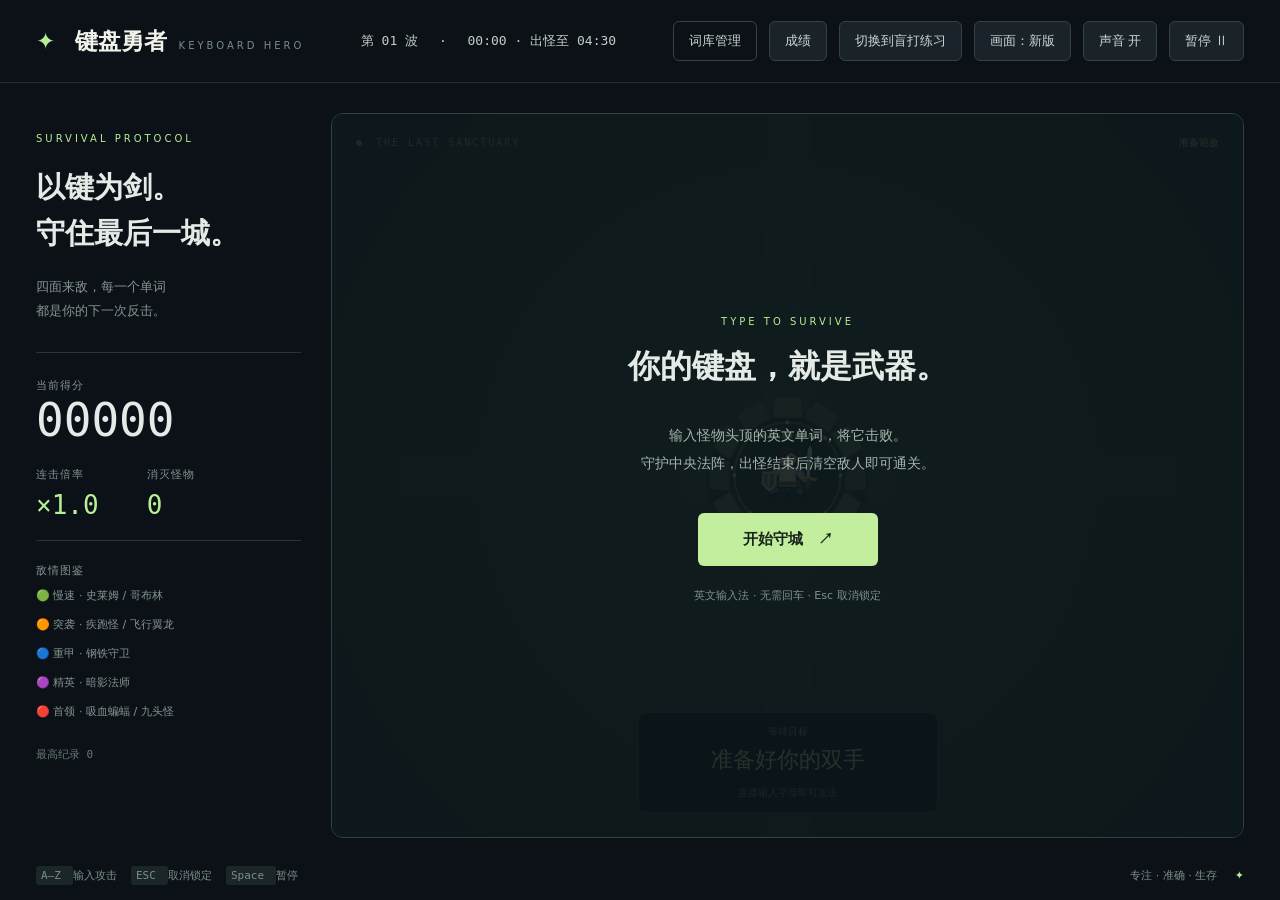
==== commit 4e7a07c7: "Add illustrated visuals with classic mode toggle and preserved snapshot" ====
--- a/keyboard-hero.html
+++ b/keyboard-hero.html
@@ -5,9 +5,72 @@
 .button-link{display:inline-block;text-decoration:none;color:#cad6d1;border:1px solid #34433e;border-radius:6px;padding:10px 15px;font-size:13px}dialog{color:#e4eae6;background:#101d20;border:1px solid #526a57;border-radius:12px;width:min(900px,94vw);max-height:90vh;padding:26px;overflow:auto}dialog::backdrop{background:#050c12dd}dialog h2{font-size:24px}dialog p{color:#9fb2a7;line-height:1.6;font-size:13px}dialog select,dialog input{margin:6px 0 12px;width:100%}input,textarea{font:14px system-ui;background:#15242a;color:#e4eae6;border:1px solid #41564b;padding:10px;border-radius:5px}input:focus,textarea:focus,select:focus{outline:2px solid #b7ed96}.form-grid{display:grid;grid-template-columns:1fr 1fr;gap:0 18px}.actions{display:flex;align-items:center;justify-content:flex-end;gap:12px}.actions .primary{margin:10px 0}.error{color:#ffb0ae!important;white-space:pre-wrap}.list-option{display:flex;align-items:center;gap:10px;border-bottom:1px solid #2d453c;padding:9px 0;color:#cedbd1}.list-option input{width:auto;margin:0}.table-scroll{overflow:auto}table{border-collapse:collapse;width:100%;font-size:12px;margin:12px 0 20px}th,td{text-align:left;padding:10px 8px;border-bottom:1px solid #2d453c;white-space:nowrap}th{color:#b7ed96}#listChoices{max-height:180px;overflow:auto}.record-card{padding:12px;border:1px solid #2d453c;margin:8px 0;border-radius:6px;font-size:13px}.record-card small{color:#92a69b}.library-main{display:block;height:auto;max-width:1100px;margin:30px auto;padding:0 20px}.library-main section{margin-bottom:20px}.library-main textarea{width:100%;min-height:220px;resize:vertical}.library-main input,.library-main select{width:100%;margin:6px 0 15px}.library-main h1{font-size:26px}.library-main .list-option input{width:auto;margin:0}.library-main p{line-height:1.7;color:#9fb2a7}.library-main .actions{justify-content:flex-start;flex-wrap:wrap}#importPreview{max-height:260px;overflow:auto}#game{touch-action:manipulation}@media(max-width:1100px){header{height:auto;min-height:83px;gap:12px;flex-wrap:wrap;padding:16px}.tools{flex-wrap:wrap}}@media(max-width:600px){.form-grid{grid-template-columns:1fr}dialog{padding:18px}.brand small{display:none}.library-main{padding:0 15px}}
 .inputbox{max-width:calc(100% - 32px);min-width:min(300px,calc(100% - 32px));overflow-wrap:anywhere}#gameSaveStatus{max-width:90%;overflow-wrap:anywhere}#rankingScope{max-width:100%}dialog h3{margin-top:24px}button:disabled{cursor:default;opacity:.5}
 .monster-hint-row{display:grid;grid-template-columns:110px minmax(160px,1fr) 170px;align-items:center;gap:12px;padding:10px 0;border-bottom:1px solid #2d453c;font-size:13px}.monster-hint-row select{margin:0}.monster-hint-row small{font:12px monospace;color:#a8bba9}#history small{display:block;white-space:normal;min-width:220px;max-width:420px;line-height:1.6}#hintSummary{color:#b7ed96}@media(max-width:600px){.monster-hint-row{grid-template-columns:90px 1fr}.monster-hint-row small{grid-column:2}}
-</style><body><header><div class="brand">✦ <b>键盘勇者</b><small>KEYBOARD HERO</small></div><div id="clock">第 01 波　 ·　 00:00 · 出怪至 04:30</div><div class="tools"><a class="button-link" id="libraryLink" href="library.html" target="_blank">词库管理</a><button id="records">成绩</button><button id="mode">切换到盲打练习</button><button id="sound">声音 开</button><button id="pause">暂停 Ⅱ</button></div></header><main><aside><span class="eyebrow">SURVIVAL PROTOCOL</span><h1>以键为剑。<br>守住最后一城。</h1><p>四面来敌，每一个单词<br>都是你的下一次反击。</p><div class="stat"><label>当前得分</label><strong id="score">00000</strong></div><div class="duo"><div><label>连击倍率</label><b id="combo">×1.0</b></div><div><label>消灭怪物</label><b id="kills">0</b></div></div><section><label>敌情图鉴</label><p>🟢 慢速 · 史莱姆 / 哥布林</p><p>🟠 突袭 · 疾跑怪 / 飞行翼龙</p><p>🔵 重甲 · 钢铁守卫</p><p>🟣 精英 · 暗影法师</p><p>🔴 首领 · 吸血蝙蝠 / 九头怪</p></section><small id="best">最高纪录 0</small></aside><div class="arena"><canvas id="game"></canvas><div class="arena-top"><span>●　THE LAST SANCTUARY</span><span id="phase">准备迎敌</span></div><div id="overlay"><span class="eyebrow">TYPE TO SURVIVE</span><h2 id="title">你的键盘，就是武器。</h2><p id="message">输入怪物头顶的英文单词，将它击败。<br>守护中央法阵，出怪结束后清空敌人即可通关。</p><button class="primary" id="start">开始守城　↗</button><div class="hint">英文输入法 · 无需回车 · Esc 取消锁定</div><p id="gameSaveStatus" role="status"></p></div><div class="inputbox"><span id="target">等待目标</span><strong id="typed">准备好你的双手</strong><i id="notice">直接输入字母即可攻击</i></div></div></main><section id="trainer" hidden><div class="trainer-top"><div><span class="eyebrow">TOUCH TYPING LAB</span><h3 id="fingerHint">双手放在基准键上</h3></div><label>练习范围 <select id="range"><option value="asdfjkl">基准行 · A S D F J K L</option><option value="qwertyuiop">上排字母 · Q–P</option><option value="zxcvbnm">下排字母 · Z–M</option><option value="abcdefghijklmnopqrstuvwxyz">全部 26 个字母</option></select></label><div id="practiceStats">准确率 100% · 正确 0</div></div><div id="keyboard" aria-label="标准 QWERTY 键盘与指法提示"></div><div id="fingers"></div><p class="posture">左手 A S D F · 右手 J K L ;　｜　食指寻找 F / J 凸点，按完回到基准位；眼睛看屏幕。</p></section><footer><span><kbd> A–Z </kbd> 输入攻击　 <kbd> ESC </kbd> 取消锁定　 <kbd> Space </kbd> 暂停</span><span>专注 · 准确 · 生存 <span class="dot">✦</span></span></footer><dialog id="setupDialog"><form id="setupForm"><h2>准备出发</h2><p id="connection">正在连接本地数据库…</p><div class="form-grid"><label>已有玩家<select id="playerSelect"><option value="">新玩家</option></select></label><label>玩家昵称<input id="nickname" maxlength="40" placeholder="输入昵称" required></label><label id="difficultyLabel">游戏难度<select id="difficulty"><option value="easy">简单 · 8% 拼写挑战</option><option value="medium">中等 · 20% 拼写挑战</option><option value="hard">困难 · 40% 拼写挑战</option></select></label><label>词汇来源<select id="source"><option value="builtin">内置词库</option><option value="custom">教材 / 自定义词库</option></select></label></div><div id="listPicker" hidden><label>筛选教材<select id="bookFilter"><option value="">全部教材</option></select></label><div id="listChoices"></div><p id="selectionCount"></p></div><p id="hintSummary"></p><p id="setupHelp">始终输入完整单词；可点击怪物或九头怪词卡选定目标。</p><p class="error" id="setupError" role="alert"></p><div class="actions"><button type="button" id="cancelSetup">返回</button><button class="primary" id="confirmStart">开始游戏</button></div></form></dialog>
+</style><body><header><div class="brand">✦ <b>键盘勇者</b><small>KEYBOARD HERO</small></div><div id="clock">第 01 波　 ·　 00:00 · 出怪至 04:30</div><div class="tools"><a class="button-link" id="libraryLink" href="library.html" target="_blank">词库管理</a><button id="records">成绩</button><button id="mode">切换到盲打练习</button><button id="visualStyle" type="button">画面：新版</button><button id="sound">声音 开</button><button id="pause">暂停 Ⅱ</button></div></header><main><aside><span class="eyebrow">SURVIVAL PROTOCOL</span><h1>以键为剑。<br>守住最后一城。</h1><p>四面来敌，每一个单词<br>都是你的下一次反击。</p><div class="stat"><label>当前得分</label><strong id="score">00000</strong></div><div class="duo"><div><label>连击倍率</label><b id="combo">×1.0</b></div><div><label>消灭怪物</label><b id="kills">0</b></div></div><section><label>敌情图鉴</label><p>🟢 慢速 · 史莱姆 / 哥布林</p><p>🟠 突袭 · 疾跑怪 / 飞行翼龙</p><p>🔵 重甲 · 钢铁守卫</p><p>🟣 精英 · 暗影法师</p><p>🔴 首领 · 吸血蝙蝠 / 九头怪</p></section><small id="best">最高纪录 0</small></aside><div class="arena"><canvas id="game"></canvas><div class="arena-top"><span>●　THE LAST SANCTUARY</span><span id="phase">准备迎敌</span></div><div id="overlay"><span class="eyebrow">TYPE TO SURVIVE</span><h2 id="title">你的键盘，就是武器。</h2><p id="message">输入怪物头顶的英文单词，将它击败。<br>守护中央法阵，出怪结束后清空敌人即可通关。</p><button class="primary" id="start">开始守城　↗</button><div class="hint">英文输入法 · 无需回车 · Esc 取消锁定</div><p id="gameSaveStatus" role="status"></p></div><div class="inputbox"><span id="target">等待目标</span><strong id="typed">准备好你的双手</strong><i id="notice">直接输入字母即可攻击</i></div></div></main><section id="trainer" hidden><div class="trainer-top"><div><span class="eyebrow">TOUCH TYPING LAB</span><h3 id="fingerHint">双手放在基准键上</h3></div><label>练习范围 <select id="range"><option value="asdfjkl">基准行 · A S D F J K L</option><option value="qwertyuiop">上排字母 · Q–P</option><option value="zxcvbnm">下排字母 · Z–M</option><option value="abcdefghijklmnopqrstuvwxyz">全部 26 个字母</option></select></label><div id="practiceStats">准确率 100% · 正确 0</div></div><div id="keyboard" aria-label="标准 QWERTY 键盘与指法提示"></div><div id="fingers"></div><p class="posture">左手 A S D F · 右手 J K L ;　｜　食指寻找 F / J 凸点，按完回到基准位；眼睛看屏幕。</p></section><footer><span><kbd> A–Z </kbd> 输入攻击　 <kbd> ESC </kbd> 取消锁定　 <kbd> Space </kbd> 暂停</span><span>专注 · 准确 · 生存 <span class="dot">✦</span></span></footer><dialog id="setupDialog"><form id="setupForm"><h2>准备出发</h2><p id="connection">正在连接本地数据库…</p><div class="form-grid"><label>已有玩家<select id="playerSelect"><option value="">新玩家</option></select></label><label>玩家昵称<input id="nickname" maxlength="40" placeholder="输入昵称" required></label><label id="difficultyLabel">游戏难度<select id="difficulty"><option value="easy">简单 · 8% 拼写挑战</option><option value="medium">中等 · 20% 拼写挑战</option><option value="hard">困难 · 40% 拼写挑战</option></select></label><label>词汇来源<select id="source"><option value="builtin">内置词库</option><option value="custom">教材 / 自定义词库</option></select></label></div><div id="listPicker" hidden><label>筛选教材<select id="bookFilter"><option value="">全部教材</option></select></label><div id="listChoices"></div><p id="selectionCount"></p></div><p id="hintSummary"></p><p id="setupHelp">始终输入完整单词；可点击怪物或九头怪词卡选定目标。</p><p class="error" id="setupError" role="alert"></p><div class="actions"><button type="button" id="cancelSetup">返回</button><button class="primary" id="confirmStart">开始游戏</button></div></form></dialog>
 <dialog id="statsDialog"><h2>本地成绩</h2><label>玩家<select id="statsPlayer"></select></label><p id="saveStatus" role="status"></p><button id="retrySave" hidden>重试保存成绩</button><h3>个人纪录 · 按词库和提示方式分组</h3><div id="personalRecords"></div><h3>同条件排行榜</h3><select id="rankingScope"></select><div id="ranking"></div><h3>最近 20 次对局</h3><div class="table-scroll" id="history"></div><button id="closeStats">关闭</button></dialog>
 <script>'use strict';
+// Cosmetic drawing only: never consume gameplay randomness or mutate game state.
+let visualStyle='illustrated';
+try{if(localStorage.getItem('khVisualStyle')==='classic')visualStyle='classic'}catch{}
+function artShape(points,fill,stroke='#172a29',line=2){ctx.beginPath();points.forEach(([x,y],i)=>i?ctx.lineTo(x,y):ctx.moveTo(x,y));ctx.closePath();ctx.fillStyle=fill;ctx.fill();if(stroke){ctx.strokeStyle=stroke;ctx.lineWidth=line;ctx.stroke();}}
+function artOval(x,y,rx,ry,color){ctx.beginPath();ctx.ellipse(x,y,rx,ry,0,0,Math.PI*2);ctx.fillStyle=color;ctx.fill();}
+function artLine(points,color,width=2){ctx.beginPath();points.forEach(([x,y],i)=>i?ctx.lineTo(x,y):ctx.moveTo(x,y));ctx.strokeStyle=color;ctx.lineWidth=width;ctx.lineCap='round';ctx.stroke();}
+function artEyes(x,y,color='#fff0c5'){artOval(x-5,y,3,3,color);artOval(x+5,y,3,3,color);artOval(x-4,y,1.3,2,'#15242a');artOval(x+4,y,1.3,2,'#15242a');}
+function drawIllustratedHero(){
+ ctx.save();ctx.translate(W/2,H/2);artOval(0,22,24,7,'#07171670');
+ // Cloak, boots, tunic and belt give the guardian a human silhouette.
+ artShape([[-10,-9],[-19,20],[0,15],[17,21],[10,-10]],'#536d99');
+ artLine([[-5,10],[-6,23],[-11,23]],'#263640',7);artLine([[5,10],[7,23],[12,23]],'#263640',7);
+ artShape([[-9,-9],[8,-9],[11,12],[-10,12]],'#d8caa0');artLine([[-9,8],[10,8]],'#725a40',4);
+ artLine([[-10,-6],[-17,4]],'#b3b8b1',7);artLine([[10,-5],[17,3]],'#b3b8b1',7);
+ artOval(0,-19,9,11,'#e4b48a');artShape([[-9,-19],[-10,-26],[-3,-31],[7,-28],[10,-20],[3,-24],[-3,-20]],'#493d37');
+ artOval(-3,-18,1,1.5,'#273739');artOval(4,-18,1,1.5,'#273739');artLine([[-2,-12],[3,-12]],'#a9775e',1);
+ // Sword and a small shield remain clear at gameplay scale.
+ artShape([[18,3],[19,-26],[23,-33],[26,-25],[23,3]],'#dce8dd');artLine([[14,2],[28,4]],'#d8b56a',3);artLine([[21,5],[20,11]],'#785e44',4);
+ artShape([[-24,-3],[-12,-3],[-12,9],[-18,15],[-25,8]],'#607f9d','#d7c18c');artLine([[-19,0],[-19,10]],'#d7c18c',2);
+ ctx.restore();
+}
+function drawIllustratedMonster(e){
+ const color=defs[e.type][1];ctx.shadowBlur=0;artOval(0,21,e.type>=6?30:20,6,'#06151565');
+ if(e.type===0){
+  artOval(0,7,19,14,'#355f43');artShape([[-18,9],[-14,-5],[-7,-14],[5,-13],[15,-3],[19,11],[7,18],[-8,17]],'#8bc775');artOval(-6,-5,5,3,'#cbe9a3');artEyes(0,5);artLine([[-3,12],[3,12]],'#345239');
+ }else if(e.type===1||e.type===2){
+  const fast=e.type===2;artLine([[-6,10],[-10,23]],'#403b32',6);artLine([[6,10],[12,22]],'#403b32',6);
+  artShape([[-10,-5],[10,-5],[13,14],[-12,14]],fast?'#ab6040':'#766949');
+  artShape([[-10,-15],[-24,-20],[-16,-5],[0,0],[16,-5],[24,-20],[10,-15]],color);
+  artOval(0,-10,12,12,color);artShape([[-10,-18],[0,-25],[11,-18]],fast?'#9c4c37':'#435a36');artEyes(0,-10);artLine([[-3,-2],[4,-2]],'#425038');
+  artLine([[-12,1],[-20,11]],color,5);artLine([[12,1],[19,7]],color,5);artShape([[18,6],[25,-7],[27,8]],'#d5d9bd');
+  if(fast){artLine([[-26,2],[-34,2]],'#e8ba7470');artLine([[-23,10],[-32,10]],'#e8ba7470');}
+ }else if(e.type===3||e.type===6){
+  const boss=e.type===6,span=boss?43:32,flap=Math.sin(t*9+e.seed)*6;
+  artShape([[-5,-10],[-span,-21+flap],[-span+4,9],[-23,1],[-13,15],[0,8],[13,15],[23,1],[span-4,9],[span,-21+flap],[5,-10]],boss?'#9e4663':'#be8858');
+  artLine([[-8,-7],[-span+4,-15+flap],[-23,1]],color);artLine([[8,-7],[span-4,-15+flap],[23,1]],color);
+  artOval(0,1,10,boss?18:14,color);artShape([[-9,-9],[-9,-24],[-2,-16],[5,-23],[10,-8]],color);artEyes(0,-7);
+  if(boss){artShape([[-5,0],[-2,7],[0,0]],'#fff0da',null);artShape([[2,0],[4,7],[6,0]],'#fff0da',null);}
+ }else if(e.type===4){
+  artLine([[-8,10],[-9,24]],'#516b78',9);artLine([[8,10],[9,24]],'#516b78',9);artShape([[-17,-10],[15,-10],[17,16],[-16,16]],'#718e9c');
+  artShape([[-12,-23],[10,-23],[14,-8],[0,-3],[-13,-8]],'#c0d0ce');artLine([[-8,-12],[8,-12]],'#294855',4);artLine([[0,-21],[0,-15]],'#e4ddd1');
+  artShape([[-25,-5],[-12,-5],[-12,16],[-19,23],[-26,13]],'#557785','#c1d4cd',3);artLine([[23,17],[23,-15]],'#b9cbd0',5);artShape([[17,-16],[24,-25],[29,-15]],'#d4dfd8');
+ }else if(e.type===5){
+  artShape([[0,-20],[-19,22],[17,22]],'#65578d');artShape([[-9,-10],[0,-27],[11,-10],[6,0],[-7,0]],'#b295cd');artOval(0,-7,6,7,'#d6bda9');artEyes(0,-8,'#efe3af');artLine([[22,21],[22,-24]],'#937453',4);artOval(22,-25,6,7,'#c7a3ed');artLine([[-5,7],[12,13]],'#b295cd',5);
+ }else if(e.type===7){
+  artOval(0,8,22,18,'#756144');artShape([[-18,9],[-29,19],[-34,8],[-29,25],[-15,24]],'#b29562');
+  for(let j=0;j<e.parts;j++){const a=(-170+j*320/8)*Math.PI/180,x=Math.sin(a)*33,y=Math.cos(a)*27;
+   artLine([[0,7],[x*.55,y*.5],[x,y]],'#53664c',9);artLine([[0,6],[x*.55,y*.5],[x,y]],'#aeb077',5);artOval(x,y,8,6,'#c4b57d');artOval(x-3,y-1,1.5,2,'#e9f1ba');artOval(x+3,y-1,1.5,2,'#e9f1ba');
+  }artOval(0,9,11,13,'#b7a174');
+ }
+}
+function drawIllustratedBackground(){
+ ctx.save();const g=ctx.createRadialGradient(W/2,H/2,30,W/2,H/2,Math.max(W,H)*.7);g.addColorStop(0,'#34493b');g.addColorStop(1,'#132a29');ctx.fillStyle=g;ctx.fillRect(0,0,W,H);
+ // Deterministic scenery, kept subtle so words remain the focal point.
+ for(let i=0;i<90;i++){const x=(i*137.51)%W,y=(i*83.37)%H;if(Math.hypot(x-W/2,y-H/2)<105)continue;artLine([[x-3,y+3],[x,y-3],[x+2,y+2],[x+5,y-1]],'#72875822',1);}
+ ctx.fillStyle='#b0b59d08';ctx.fillRect(W/2-24,0,48,H);ctx.fillRect(0,H/2-24,W,48);
+ artOval(W/2,H/2+5,81,68,'#0e242770');
+ for(let i=0;i<12;i++){const a=i*Math.PI/6;ctx.save();ctx.translate(W/2+Math.cos(a)*68,H/2+Math.sin(a)*68);ctx.rotate(a);artShape([[-10,-15],[10,-13],[11,14],[-10,15]],i%2?'#617166':'#56665e','#324c43',1);ctx.restore();}
+ ctx.strokeStyle='#bed29a66';ctx.lineWidth=2;ctx.beginPath();ctx.arc(W/2,H/2,53,0,Math.PI*2);ctx.stroke();
+ for(let i=0;i<8;i++){const a=i*Math.PI/4;artOval(W/2+Math.cos(a)*53,H/2+Math.sin(a)*53,2,2,'#c5d5a0');}ctx.restore();
+}
+function updateVisualToggle(){const button=$('visualStyle');button.textContent=visualStyle==='classic'?'画面：经典版':'画面：新版';button.setAttribute?.('aria-label','当前'+(visualStyle==='classic'?'经典版':'新版')+'画面，点击切换');}
+</script><script>'use strict';
 const $=id=>document.getElementById(id),canvas=$('game'),ctx=canvas.getContext('2d');
 let practice=false,letterBag=[],lastLetter='',nextBossAt=0;
 const SPAWN_END=270;
@@ -104,10 +167,10 @@
  const enemy=enemies.filter(e=>Math.hypot(e.x-x,e.y-y)<(e.type>=6?40:30)||(!e.heads&&Math.abs(e.x-x)<Math.min(W-20,330)/2&&Math.abs(Math.max(30,e.y-(e.type>=6?25:16)-30)-y)<23)).sort((a,b)=>Math.hypot(a.x-x,a.y-y)-Math.hypot(b.x-x,b.y-y))[0];
  if(enemy)selectTarget(enemy,enemy.heads?enemy.heads[0]:null);
 });
-function monster(e){let d=defs[e.type],x=e.x,y=e.y+Math.sin(t*4+e.seed)*3,s=e.type>=6?25:16;ctx.save();ctx.translate(x,y);ctx.shadowBlur=16;ctx.shadowColor=d[1];ctx.fillStyle=d[1];if([3,6].includes(e.type)){let flap=Math.sin(t*9+e.seed)*10;ctx.beginPath();ctx.moveTo(-s*2,-12+flap);ctx.lineTo(-s/2,12);ctx.lineTo(0,-8);ctx.lineTo(s/2,12);ctx.lineTo(s*2,-12+flap);ctx.lineTo(s/2,0);ctx.lineTo(0,-16);ctx.lineTo(-s/2,0);ctx.fill()}else if(e.type===7){for(let j=0;j<e.parts;j++){let a=j/9*Math.PI*2;ctx.strokeStyle=d[1];ctx.lineWidth=6;ctx.beginPath();ctx.moveTo(0,0);ctx.lineTo(Math.cos(a)*35,Math.sin(a)*27);ctx.stroke();circle(Math.cos(a)*35,Math.sin(a)*27,7,d[1])}circle(0,0,19,d[1])}else if(e.type===4){ctx.fillRect(-17,-17,34,34);ctx.strokeStyle='#e0faff';ctx.strokeRect(-10,-10,20,20)}else if(e.type===5){ctx.beginPath();ctx.moveTo(0,-24);ctx.lineTo(20,18);ctx.lineTo(-20,18);ctx.fill()}else{circle(0,0,s,d[1]);if(e.type===1){ctx.beginPath();ctx.moveTo(-12,-5);ctx.lineTo(-27,-17);ctx.lineTo(-17,8);ctx.moveTo(12,-5);ctx.lineTo(27,-17);ctx.lineTo(17,8);ctx.fill()}}ctx.shadowBlur=0;circle(-5,-2,2,'#112522');circle(5,-2,2,'#112522');ctx.restore();if(e===locked){ctx.strokeStyle='#d3ffae';ctx.lineWidth=2;ctx.beginPath();ctx.arc(x,y,s+11,0,Math.PI*2);ctx.stroke()}if(e.heads){for(const card of headCards(e)){paintWord(card.x+card.w/2,card.y+card.h/2,card.head.text,card.head.meaning,e===locked&&e.headId===card.head.id?input:'',card.w-6,e===locked&&e.headId===card.head.id,hintFor(e,card.head));}}
+function monster(e){let d=defs[e.type],x=e.x,y=e.y+Math.sin(t*4+e.seed)*3,s=e.type>=6?25:16;ctx.save();ctx.translate(x,y);ctx.shadowBlur=16;ctx.shadowColor=d[1];ctx.fillStyle=d[1];if(visualStyle==='illustrated'){drawIllustratedMonster(e)}else{if([3,6].includes(e.type)){let flap=Math.sin(t*9+e.seed)*10;ctx.beginPath();ctx.moveTo(-s*2,-12+flap);ctx.lineTo(-s/2,12);ctx.lineTo(0,-8);ctx.lineTo(s/2,12);ctx.lineTo(s*2,-12+flap);ctx.lineTo(s/2,0);ctx.lineTo(0,-16);ctx.lineTo(-s/2,0);ctx.fill()}else if(e.type===7){for(let j=0;j<e.parts;j++){let a=j/9*Math.PI*2;ctx.strokeStyle=d[1];ctx.lineWidth=6;ctx.beginPath();ctx.moveTo(0,0);ctx.lineTo(Math.cos(a)*35,Math.sin(a)*27);ctx.stroke();circle(Math.cos(a)*35,Math.sin(a)*27,7,d[1])}circle(0,0,19,d[1])}else if(e.type===4){ctx.fillRect(-17,-17,34,34);ctx.strokeStyle='#e0faff';ctx.strokeRect(-10,-10,20,20)}else if(e.type===5){ctx.beginPath();ctx.moveTo(0,-24);ctx.lineTo(20,18);ctx.lineTo(-20,18);ctx.fill()}else{circle(0,0,s,d[1]);if(e.type===1){ctx.beginPath();ctx.moveTo(-12,-5);ctx.lineTo(-27,-17);ctx.lineTo(-17,8);ctx.moveTo(12,-5);ctx.lineTo(27,-17);ctx.lineTo(17,8);ctx.fill()}}ctx.shadowBlur=0;circle(-5,-2,2,'#112522');circle(5,-2,2,'#112522');}ctx.restore();if(e===locked){ctx.strokeStyle='#d3ffae';ctx.lineWidth=2;ctx.beginPath();ctx.arc(x,y,s+11,0,Math.PI*2);ctx.stroke()}if(e.heads){for(const card of headCards(e)){paintWord(card.x+card.w/2,card.y+card.h/2,card.head.text,card.head.meaning,e===locked&&e.headId===card.head.id?input:'',card.w-6,e===locked&&e.headId===card.head.id,hintFor(e,card.head));}}
  else{paintWord(x,Math.max(30,y-s-30),e.word,e.meaning,e===locked?input:'',Math.min(W-20,330),e===locked,hintFor(e));}
  if(e.type>=5){ctx.textAlign='center';ctx.font='10px monospace';ctx.fillStyle=d[1];ctx.fillText(e.type===7?e.parts+' / 9 头':e.parts+' 段',x,y+s+23)}}
-function draw(){ctx.clearRect(0,0,W,H);let g=ctx.createRadialGradient(W/2,H/2,20,W/2,H/2,W*.6);g.addColorStop(0,'#20382d');g.addColorStop(1,'#0b171b');ctx.fillStyle=g;ctx.fillRect(0,0,W,H);ctx.strokeStyle='#91c28d0b';ctx.lineWidth=1;for(let x=0;x<W;x+=40){ctx.beginPath();ctx.moveTo(x,0);ctx.lineTo(x,H);ctx.stroke()}for(let y=0;y<H;y+=40){ctx.beginPath();ctx.moveTo(0,y);ctx.lineTo(W,y);ctx.stroke()}[64,125,215].forEach((r,i)=>{ctx.strokeStyle=i===0?'#c4e69c38':'#bce29810';ctx.beginPath();ctx.arc(W/2,H/2,r,0,Math.PI*2);ctx.stroke()});for(let i=0;i<12;i++){let a=i/12*Math.PI*2;circle(W/2+Math.cos(a)*64,H/2+Math.sin(a)*64,2,'#badc9560')}enemies.forEach(monster);ctx.shadowBlur=25;ctx.shadowColor='#bbec95';circle(W/2,H/2,18,'#c2e8a0');ctx.shadowBlur=0;ctx.fillStyle='#234537';ctx.beginPath();ctx.moveTo(W/2,H/2-13);ctx.lineTo(W/2+11,H/2+9);ctx.lineTo(W/2-11,H/2+9);ctx.fill();for(let i=0;i<5;i++){ctx.fillStyle=i<hp?(hp===1?'#f47c96':'#bdea98'):'#30483f';ctx.fillRect(W/2-31+i*13,H/2-42,10,5)}for(let b of beams){ctx.strokeStyle='#d3ffb5';ctx.lineWidth=2;ctx.globalAlpha=b.life/.16;ctx.beginPath();ctx.moveTo(W/2,H/2);ctx.lineTo(b.x,b.y);ctx.stroke()}ctx.globalAlpha=1;for(let p of particles){ctx.globalAlpha=Math.max(0,p.life/.7);circle(p.x,p.y,2,p.color)}ctx.globalAlpha=1;if(flash>0){ctx.fillStyle='#ff39551c';ctx.fillRect(0,0,W,H)}}
+function draw(){ctx.clearRect(0,0,W,H);if(visualStyle==='illustrated'){drawIllustratedBackground()}else{let g=ctx.createRadialGradient(W/2,H/2,20,W/2,H/2,W*.6);g.addColorStop(0,'#20382d');g.addColorStop(1,'#0b171b');ctx.fillStyle=g;ctx.fillRect(0,0,W,H);ctx.strokeStyle='#91c28d0b';ctx.lineWidth=1;for(let x=0;x<W;x+=40){ctx.beginPath();ctx.moveTo(x,0);ctx.lineTo(x,H);ctx.stroke()}for(let y=0;y<H;y+=40){ctx.beginPath();ctx.moveTo(0,y);ctx.lineTo(W,y);ctx.stroke()}[64,125,215].forEach((r,i)=>{ctx.strokeStyle=i===0?'#c4e69c38':'#bce29810';ctx.beginPath();ctx.arc(W/2,H/2,r,0,Math.PI*2);ctx.stroke()});for(let i=0;i<12;i++){let a=i/12*Math.PI*2;circle(W/2+Math.cos(a)*64,H/2+Math.sin(a)*64,2,'#badc9560')}}enemies.forEach(monster);if(visualStyle==='illustrated'){drawIllustratedHero()}else{ctx.shadowBlur=25;ctx.shadowColor='#bbec95';circle(W/2,H/2,18,'#c2e8a0');ctx.shadowBlur=0;ctx.fillStyle='#234537';ctx.beginPath();ctx.moveTo(W/2,H/2-13);ctx.lineTo(W/2+11,H/2+9);ctx.lineTo(W/2-11,H/2+9);ctx.fill();}for(let i=0;i<5;i++){ctx.fillStyle=i<hp?(hp===1?'#f47c96':'#bdea98'):'#30483f';ctx.fillRect(W/2-31+i*13,H/2-42,10,5)}for(let b of beams){ctx.strokeStyle='#d3ffb5';ctx.lineWidth=2;ctx.globalAlpha=b.life/.16;ctx.beginPath();ctx.moveTo(W/2,H/2);ctx.lineTo(b.x,b.y);ctx.stroke()}ctx.globalAlpha=1;for(let p of particles){ctx.globalAlpha=Math.max(0,p.life/.7);circle(p.x,p.y,2,p.color)}ctx.globalAlpha=1;if(flash>0){ctx.fillStyle='#ff39551c';ctx.fillRect(0,0,W,H)}}
 function checkVictory(){if(!practice&&running&&t>=SPAWN_END&&boss1&&boss2&&enemies.length===0){finish(true);return true;}return false;}
 function frame(ms){let dt=Math.min(.04,(ms-last)/1000||0);last=ms;if(running&&!paused){t+=dt;spawnTimer-=dt;flash-=dt;if(practice&&spawnTimer<=0&&enemies.length===0){add(0);spawnTimer=1;}if(!practice&&t>=150&&!boss1){boss1=add(6)}if(!practice&&t>=240&&boss1&&!boss2){boss2=add(7)}if(!practice&&t<SPAWN_END&&spawnTimer<=0){let options=t<30?[0,1]:t<90?[0,0,1,1,2,3]:t<150?[0,0,1,1,2,3,4]:[0,0,0,1,1,1,2,3,4,5];options=options.filter(canSpawn);if(options.length)add(options[Math.floor(Math.random()*options.length)]);spawnTimer=enemies.some(e=>e.type>=6)?4.5:Math.max(2.8,4-t/150)}for(let e of [...enemies]){let dx=W/2-e.x,dy=H/2-e.y,dist=Math.hypot(dx,dy),speed=(practice?8:defs[e.type][2])*Math.min(W,H)/650; if((e.stagger||0)>0){e.stagger=Math.max(0,e.stagger-dt)}else if(dist>0){e.x+=dx/dist*speed*dt;e.y+=dy/dist*speed*dt;}if(dist<30){hp--;combo=0;flash=.4;tone(80);if(e.type>=6){e.parts=Math.min(defs[e.type][3],e.parts+(e.type===6?1:0));e.x=W/2+Math.cos(e.angle)*Math.min(W,H)*.4;e.y=H/2+Math.sin(e.angle)*Math.min(W,H)*.4}else enemies=enemies.filter(m=>m!==e);if(locked===e){locked=null;input=''}if(hp<=0){finish(false);break}}}particles.forEach(p=>{p.life-=dt;p.x+=p.vx*dt;p.y+=p.vy*dt});particles=particles.filter(p=>p.life>0);beams.forEach(b=>b.life-=dt);beams=beams.filter(b=>b.life>0);$('phase').textContent=enemies.some(e=>e.type>=6)?'⚠ 首领来袭':t>=SPAWN_END?'最后清场 · 击败剩余敌人':'守城中';if(practice&&running&&t>=120)finish(true);checkVictory();hud();if(practice){$('clock').textContent='盲打练习 · '+String(Math.floor(t/60)).padStart(2,'0')+':'+String(Math.floor(t%60)).padStart(2,'0')+' / 02:00';$('phase').textContent='单字母 · 慢速练习'}}draw();requestAnimationFrame(frame)}
 new ResizeObserver(()=>{let r=canvas.getBoundingClientRect(),oldW=W,oldH=H;W=r.width;H=r.height;enemies.forEach(e=>{e.x=e.x/oldW*W;e.y=e.y/oldH*H});let d=window.devicePixelRatio||1;canvas.width=W*d;canvas.height=H*d;ctx.setTransform(d,0,0,d,0,0)}).observe(canvas);requestAnimationFrame(frame);
@@ -118,6 +181,8 @@
 $('fingers').innerHTML=fingerGroups.map((f,i)=>'<span class="finger" id="finger-'+i+'" style="--finger:'+f[2]+'">'+f[0]+'</span>').join('');
 function updateTrainer(){let k=running?enemies[0]?.word:null;for(const row of ['qwertyuiop','asdfghjkl;','zxcvbnm,./'])for(const c of row)$('key-'+c).classList.toggle('active',c===k);fingerGroups.forEach((f,i)=>$('finger-'+i).classList.toggle('active',!!k&&f[1].includes(k)));$('fingerHint').textContent=k?'按 '+k.toUpperCase()+' · 用'+fingerFor(k)[0]:'双手回到基准位，准备下一个字母';$('practiceStats').textContent='准确率 '+(keys?Math.round(correct/keys*100):0)+'% · 正确 '+correct;}
 $('mode').onclick=()=>{interruptSession();practice=!practice;running=false;paused=false;enemies=[];locked=null;input='';t=0;hp=5;score=kills=combo=keys=correct=0;particles=[];beams=[];$('range').disabled=false;document.body.classList.toggle('practice',practice);$('trainer').hidden=!practice;$('mode').textContent=practice?'切换到标准闯关':'切换到盲打练习';$('overlay').style.display='flex';$('title').textContent=practice?'眼睛看屏幕，让手指记住。':'你的键盘，就是武器。';$('message').innerHTML=practice?'每次只有一只慢速史莱姆，按对一个字母即可消灭。<br>跟随下方指法提示，完成两分钟练习。':'输入怪物头顶的英文单词，将它击败。<br>守护中央法阵，出怪结束后清空敌人即可通关。';$('start').textContent=practice?'开始盲打练习 ↗':'开始守城 ↗';$('pause').textContent='暂停 Ⅱ';$('phase').textContent='准备练习';hud();if(practice)$('clock').textContent='盲打练习 · 02:00';};
+
+$('visualStyle').onclick=()=>{visualStyle=visualStyle==='classic'?'illustrated':'classic';try{localStorage.setItem('khVisualStyle',visualStyle)}catch{}updateVisualToggle();draw();};updateVisualToggle();
 </script><script>'use strict';
 const hintNames={full:'完整英文',first:'中文＋首字母',edges:'中文＋首尾字母',hidden:'纯中文＋长度',mixed:'按怪物提示'};
 const safeGet=key=>{try{return localStorage.getItem(key)}catch{return null}};
